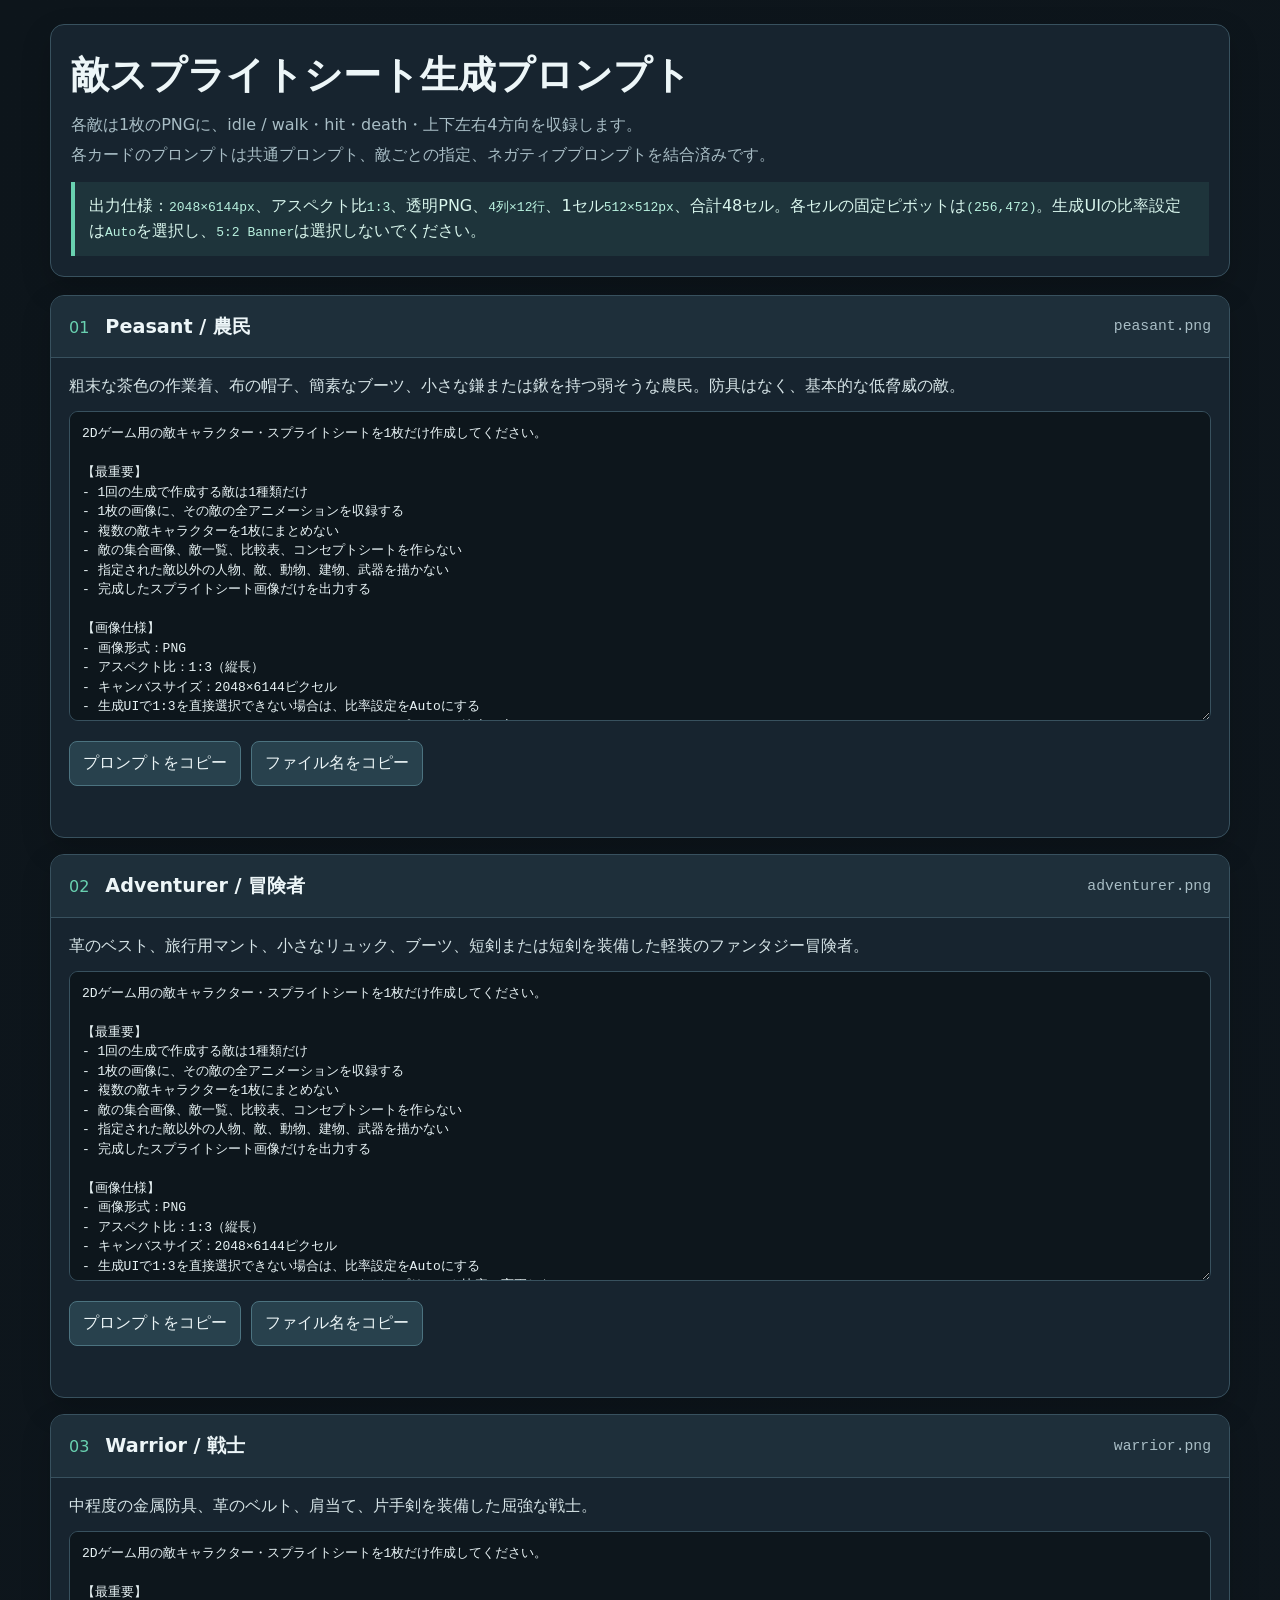
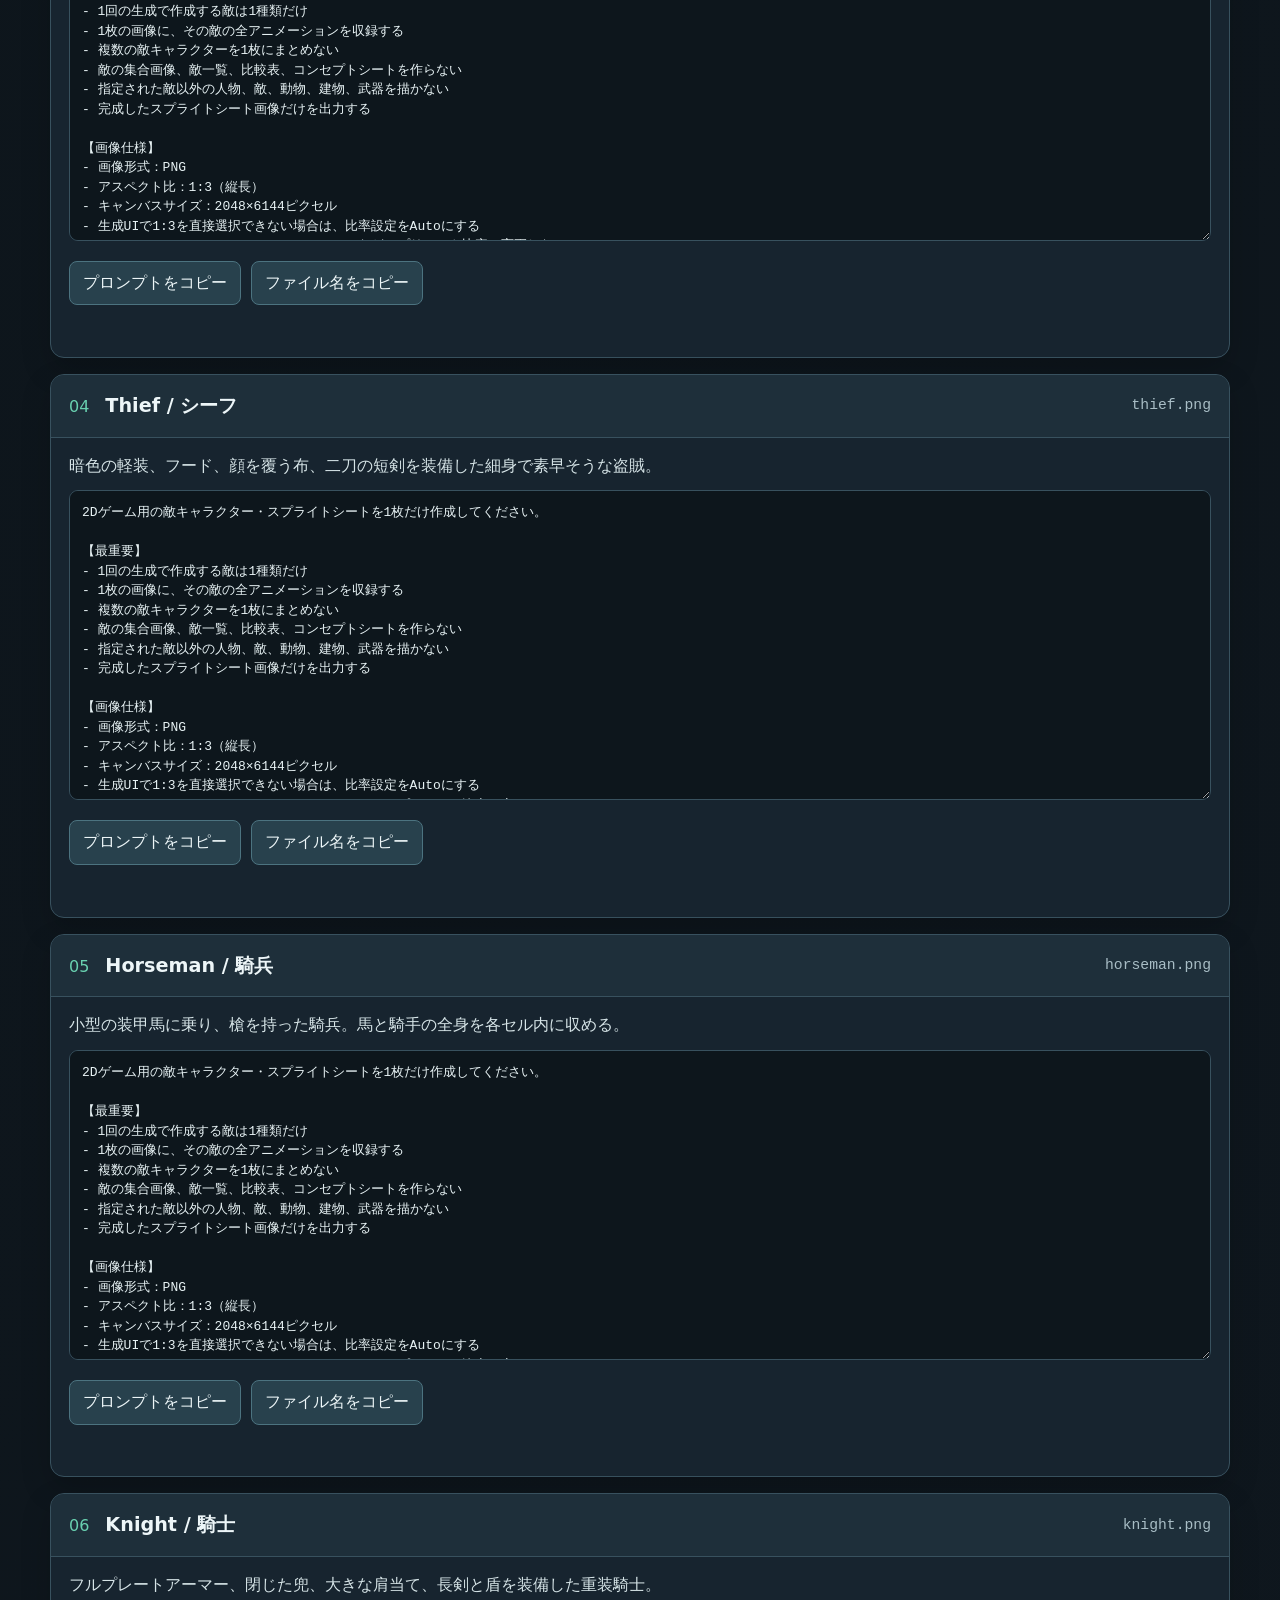
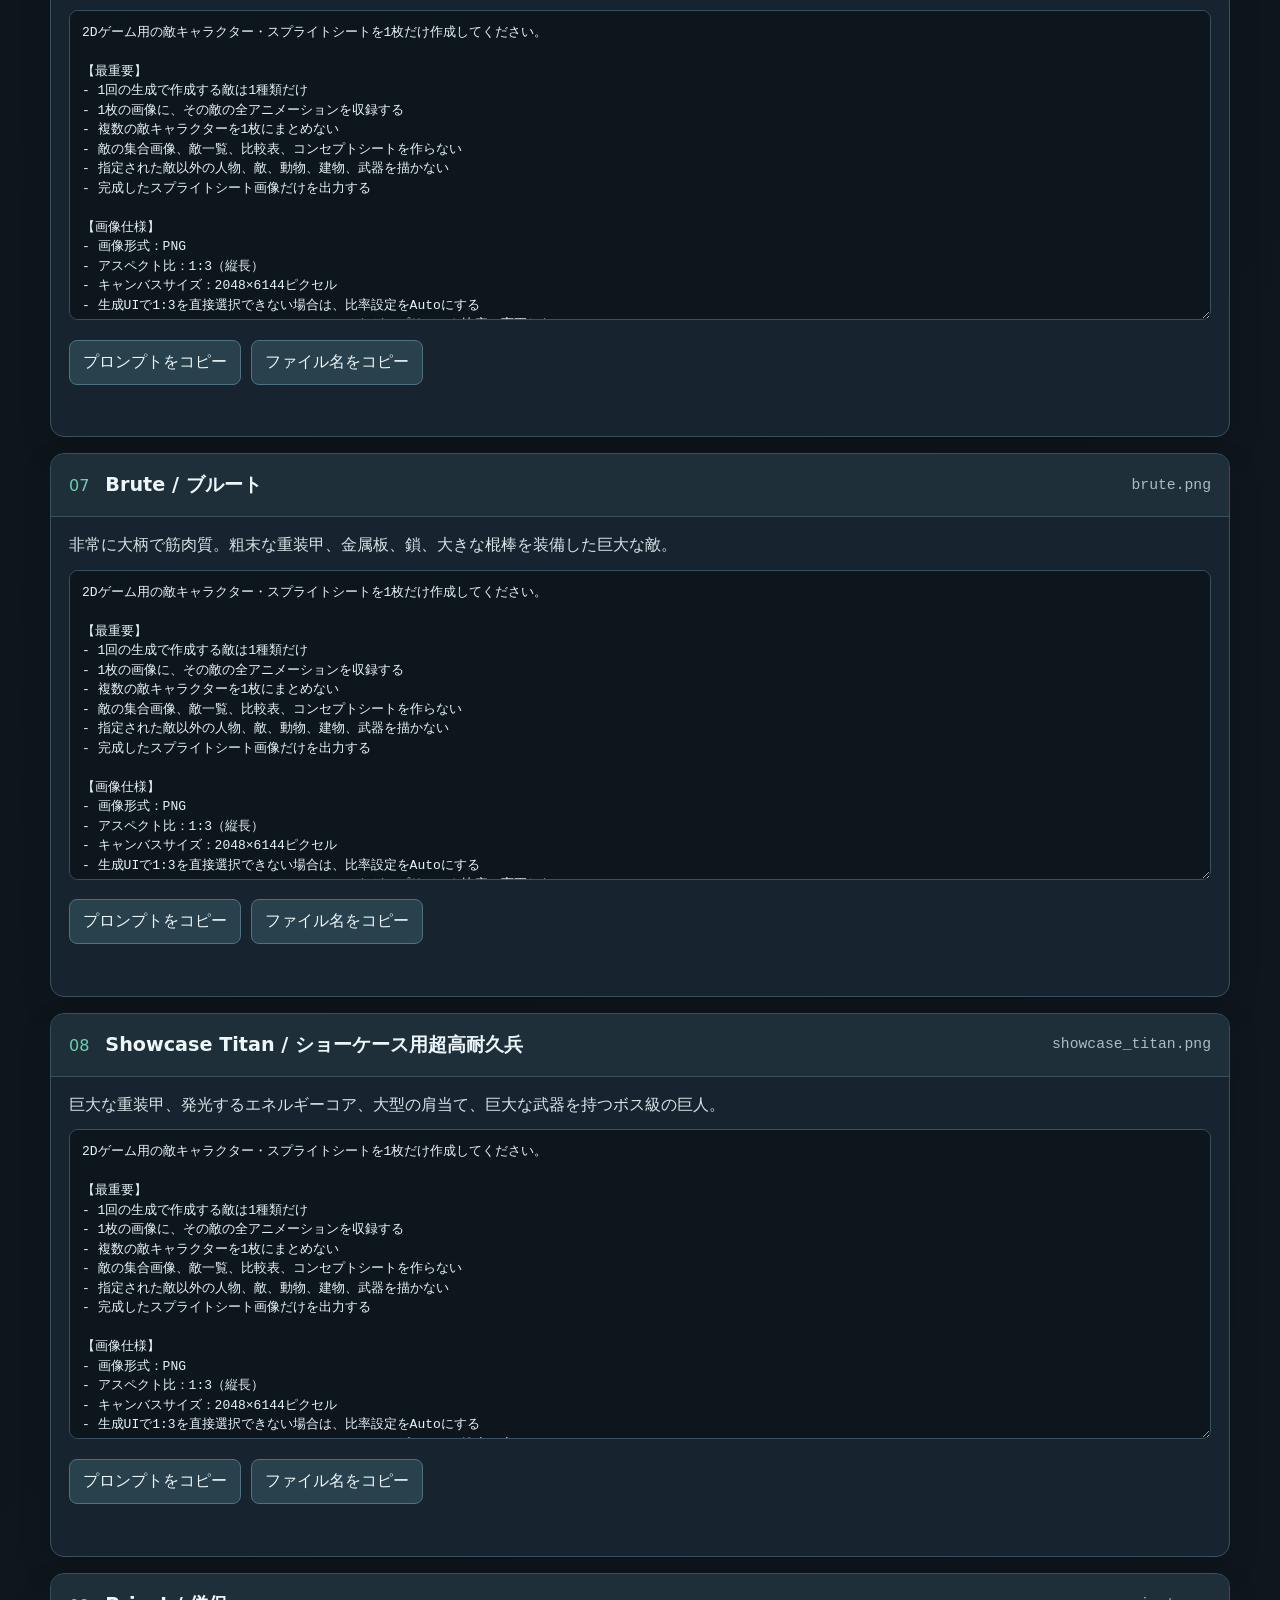
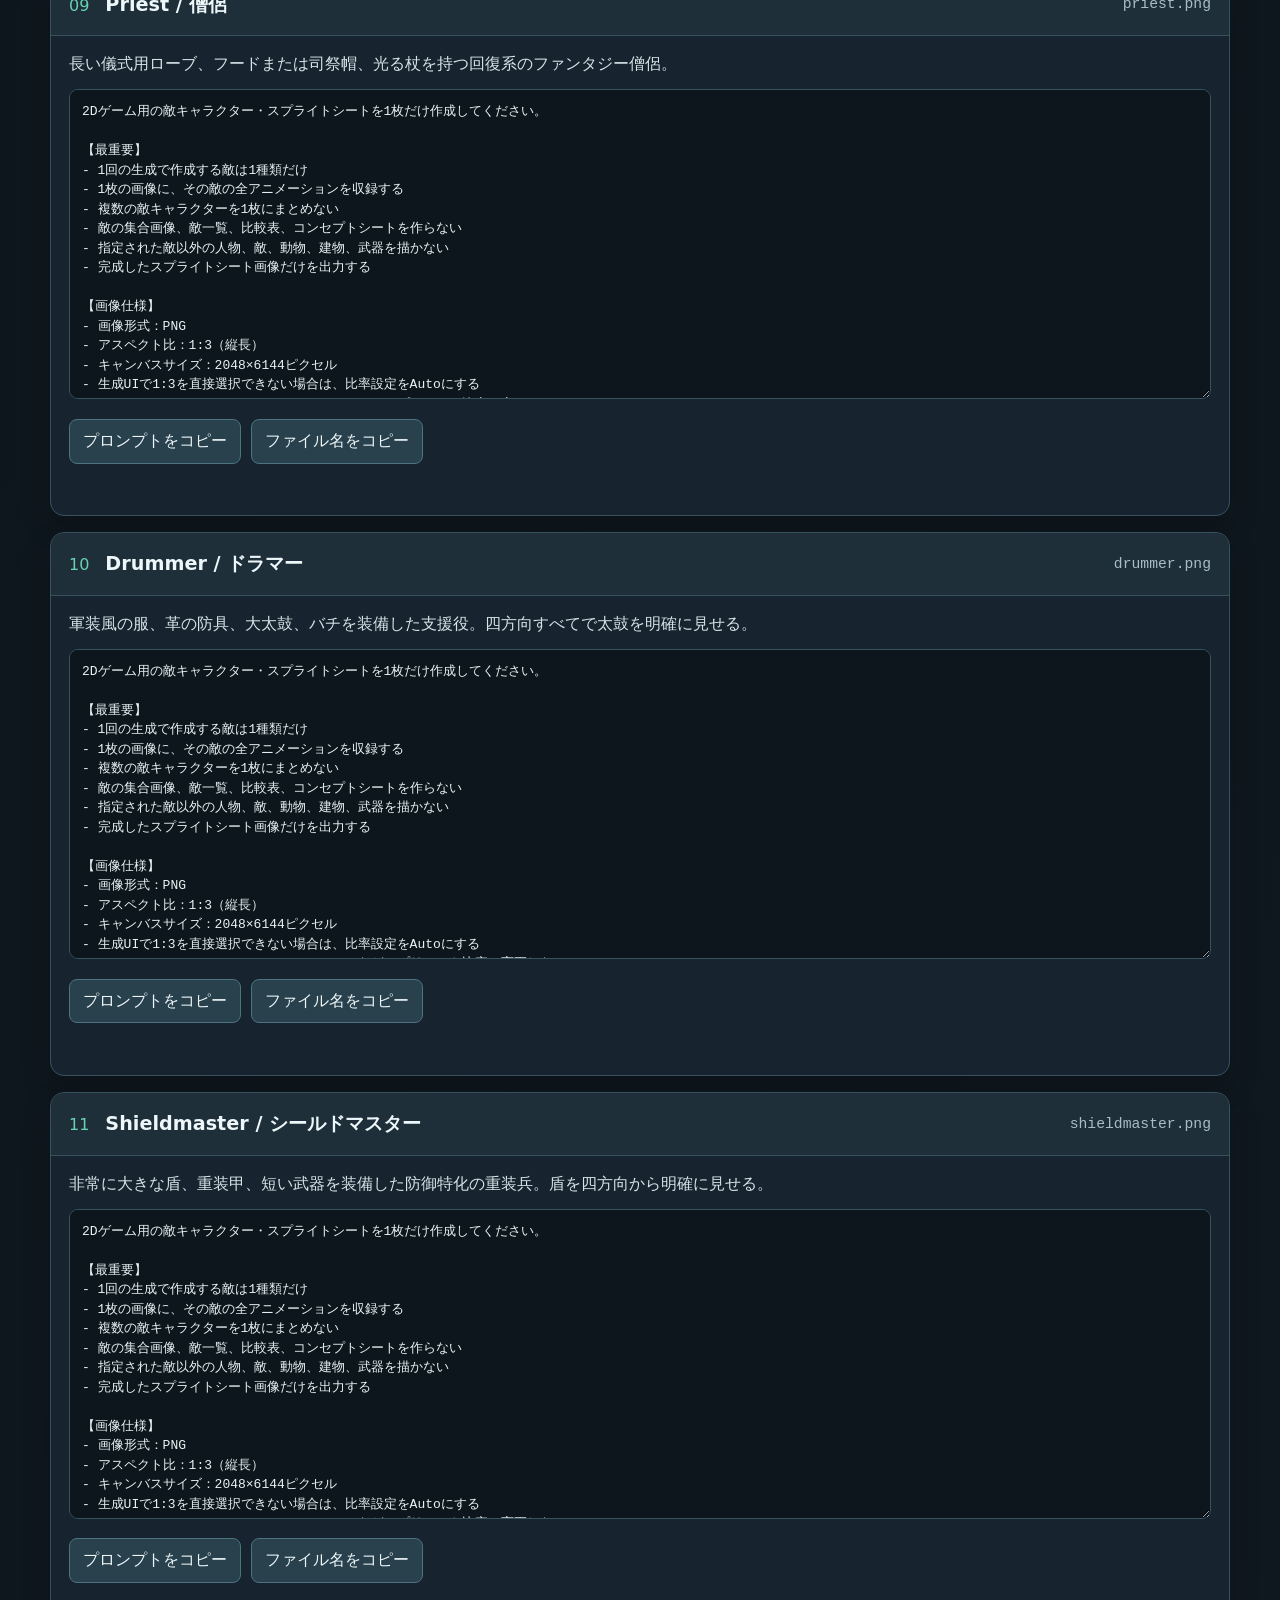
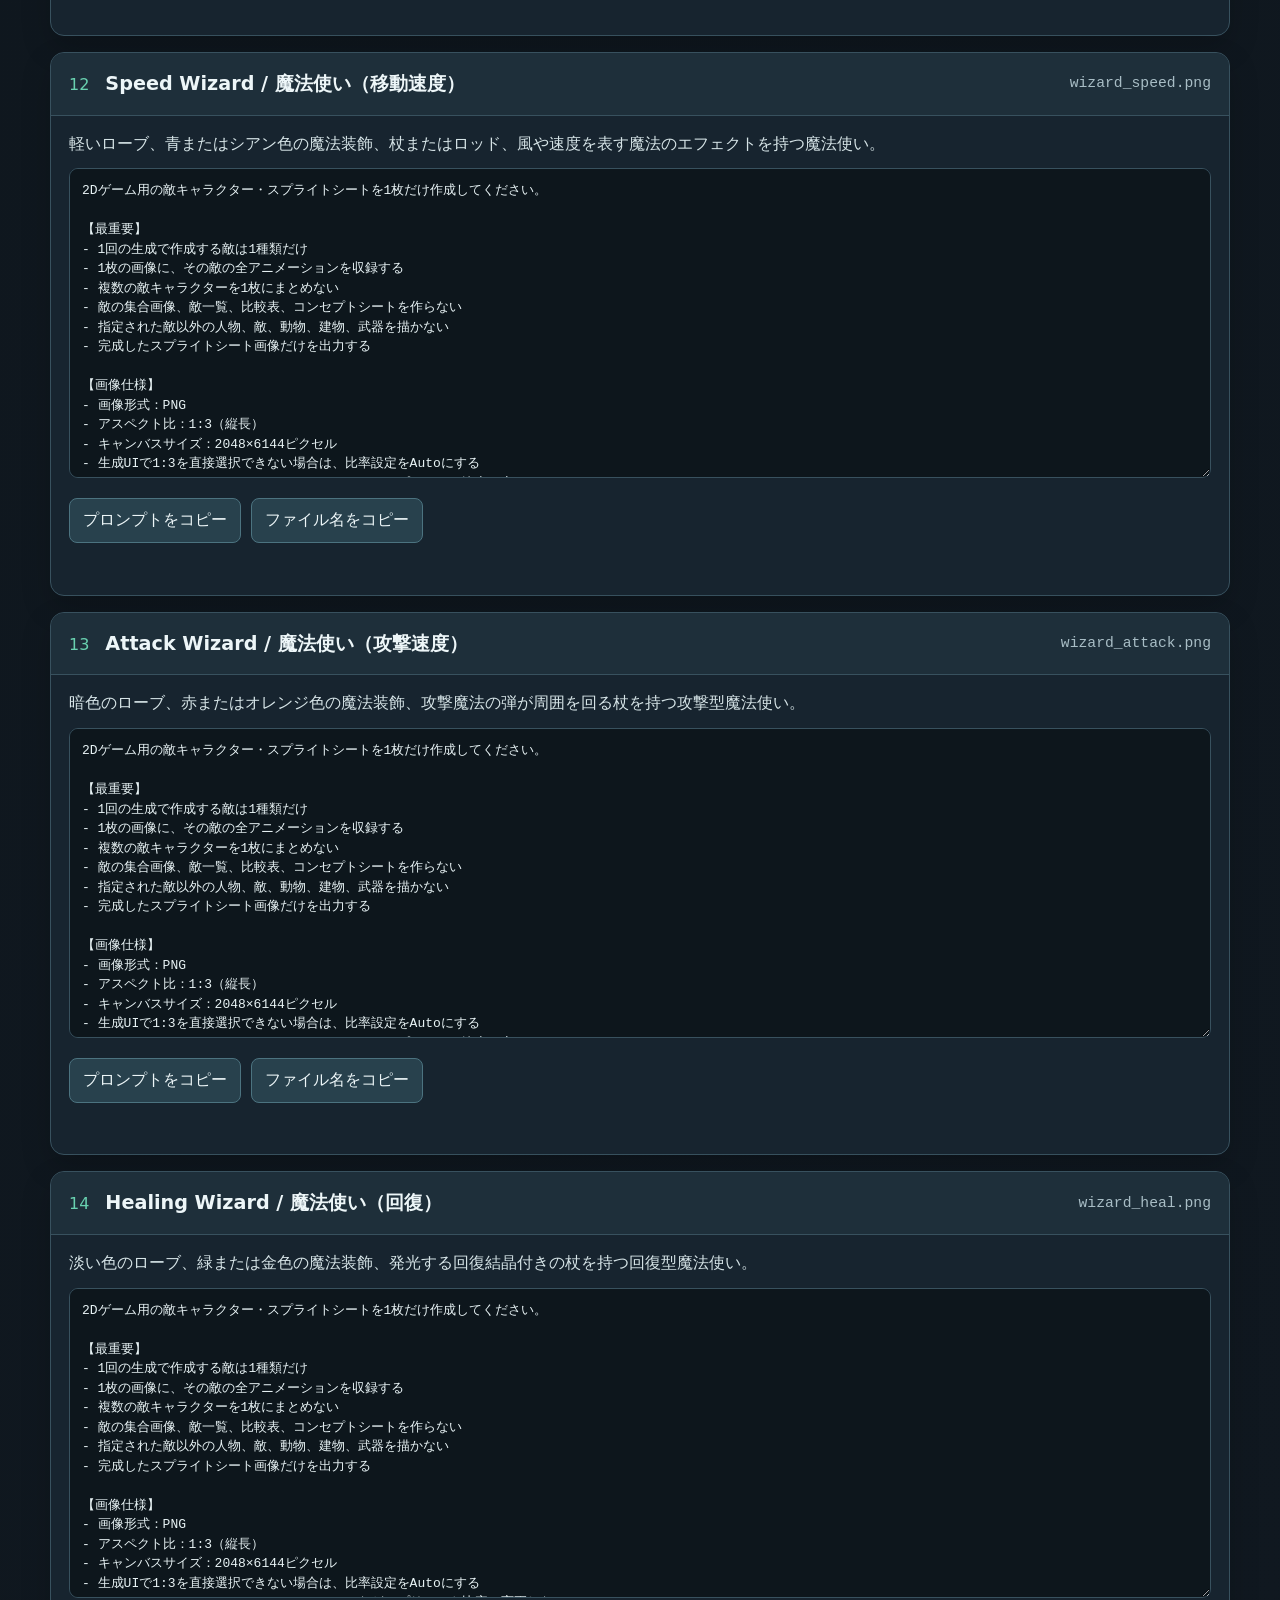
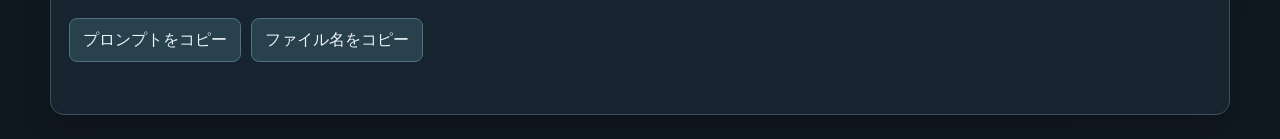
==== enemy-sprite-prompts.html @ 054115db "Quick commit" ====
<!doctype html>
<html lang="ja">
<head>
  <meta charset="utf-8">
  <meta name="viewport" content="width=device-width, initial-scale=1">
  <title>敵スプライトシート生成プロンプト</title>
  <style>
    :root {
      color-scheme: dark;
      --bg: #101820;
      --panel: #182630;
      --panel-soft: #20323e;
      --border: #38515e;
      --text: #edf6f8;
      --muted: #a8bdc5;
      --accent: #69d1b0;
      --accent-strong: #2fa987;
      --copied: #f0c866;
    }

    * { box-sizing: border-box; }
    body {
      margin: 0;
      padding: 24px;
      background: linear-gradient(135deg, #0d151b, var(--bg));
      color: var(--text);
      font-family: system-ui, -apple-system, "Segoe UI", sans-serif;
      line-height: 1.55;
    }

    main { max-width: 1180px; margin: 0 auto; }
    h1 { margin: 0 0 8px; font-size: clamp(1.6rem, 3vw, 2.4rem); }
    h2 { margin: 0; font-size: 1.2rem; }
    p { margin: 6px 0; }
    .intro, .enemy-card {
      border: 1px solid var(--border);
      border-radius: 14px;
      background: rgba(24, 38, 48, .94);
      box-shadow: 0 12px 30px rgba(0, 0, 0, .18);
    }
    .intro { padding: 20px; margin-bottom: 18px; }
    .muted { color: var(--muted); }
    .notice {
      margin-top: 14px;
      padding: 12px 14px;
      border-left: 4px solid var(--accent);
      background: rgba(105, 209, 176, .09);
      color: #d9f6ed;
    }
    .enemy-list { display: grid; gap: 16px; }
    .enemy-card { overflow: hidden; }
    .enemy-header {
      display: flex;
      align-items: center;
      justify-content: space-between;
      gap: 16px;
      padding: 16px 18px;
      background: rgba(32, 50, 62, .78);
      border-bottom: 1px solid var(--border);
    }
    .enemy-index { color: var(--accent); font-variant-numeric: tabular-nums; }
    .file-label {
      color: var(--muted);
      font-family: ui-monospace, SFMono-Regular, Consolas, monospace;
      font-size: .92rem;
      overflow-wrap: anywhere;
    }
    .enemy-body { padding: 16px 18px 18px; }
    .description { margin: 0 0 12px; color: #d6e4e7; }
    .prompt-box {
      width: 100%;
      min-height: 310px;
      resize: vertical;
      padding: 12px;
      border: 1px solid var(--border);
      border-radius: 9px;
      background: #0d161c;
      color: #e8f3f5;
      font: 13px/1.5 ui-monospace, SFMono-Regular, Consolas, monospace;
    }
    .actions { display: flex; flex-wrap: wrap; gap: 10px; margin-top: 12px; }
    button {
      border: 1px solid #4c7380;
      border-radius: 8px;
      padding: 9px 13px;
      background: #28414d;
      color: var(--text);
      cursor: pointer;
      font: inherit;
      transition: .16s ease;
    }
    button:hover { border-color: var(--accent); background: #315361; }
    button:focus-visible { outline: 3px solid rgba(105, 209, 176, .4); outline-offset: 2px; }
    button.copied {
      border-color: var(--copied);
      background: rgba(240, 200, 102, .18);
      color: #ffe8a7;
    }
    .copy-status { min-height: 1.5em; color: var(--muted); font-size: .9rem; }
    code { color: #b9f1df; }
    @media (max-width: 620px) {
      body { padding: 12px; }
      .enemy-header { align-items: flex-start; flex-direction: column; gap: 4px; }
      .prompt-box { min-height: 380px; }
      button { width: 100%; }
    }
  </style>
</head>
<body>
  <main>
    <section class="intro">
      <h1>敵スプライトシート生成プロンプト</h1>
      <p class="muted">各敵は1枚のPNGに、idle / walk・hit・death・上下左右4方向を収録します。</p>
      <p class="muted">各カードのプロンプトは共通プロンプト、敵ごとの指定、ネガティブプロンプトを結合済みです。</p>
      <div class="notice">
        出力仕様：<code>2048×6144px</code>、アスペクト比<code>1:3</code>、透明PNG、<code>4列×12行</code>、1セル<code>512×512px</code>、合計48セル。各セルの固定ピボットは<code>(256,472)</code>。生成UIの比率設定は<code>Auto</code>を選択し、<code>5:2 Banner</code>は選択しないでください。
      </div>
    </section>

    <section id="enemy-list" class="enemy-list" aria-label="敵ごとのプロンプト"></section>
  </main>

  <script>
    const commonPrompt = `2Dゲーム用の敵キャラクター・スプライトシートを1枚だけ作成してください。

【最重要】
- 1回の生成で作成する敵は1種類だけ
- 1枚の画像に、その敵の全アニメーションを収録する
- 複数の敵キャラクターを1枚にまとめない
- 敵の集合画像、敵一覧、比較表、コンセプトシートを作らない
- 指定された敵以外の人物、敵、動物、建物、武器を描かない
- 完成したスプライトシート画像だけを出力する

【画像仕様】
- 画像形式：PNG
- アスペクト比：1:3（縦長）
- キャンバスサイズ：2048×6144ピクセル
- 生成UIで1:3を直接選択できない場合は、比率設定をAutoにする
- 5:2 Banner、2:3 Poster、1:1 Squareなどのプリセット比率に変更しない
- 比率設定よりも、2048×6144ピクセルと4列×12行の指定を優先する
- 完全な透明背景
- 完全なアルファチャンネル
- 背景色なし
- 背景のチェック柄を描かない
- 4列×12行の正確なグリッド
- 全48セルを同じサイズにする
- 1セルのサイズは512×512ピクセル
- 各セルには対象の敵を1体だけ配置する
- グリッド線や区切り線は描かない
- 画像内に文字、数字、ラベル、説明文を入れない

【行の構成】
1行目：idle / walk、下向き、4フレーム
2行目：idle / walk、左向き、4フレーム
3行目：idle / walk、右向き、4フレーム
4行目：idle / walk、上向き、4フレーム
5行目：hit、下向き、4フレーム
6行目：hit、左向き、4フレーム
7行目：hit、右向き、4フレーム
8行目：hit、上向き、4フレーム
9行目：death、下向き、4フレーム
10行目：death、左向き、4フレーム
11行目：death、右向き、4フレーム
12行目：death、上向き、4フレーム

【idle / walk】
- 4方向それぞれ4フレーム
- 自然で滑らかな歩行アニメーション
- 足、腕、武器、衣服を少しずつ動かす
- 4フレームで自然につながる
- 待機ポーズを繰り返すだけにしない

【hit】
- 4方向それぞれ4フレーム
- 被弾前の姿勢、被弾直後ののけぞり、強いダメージ反応、元の姿勢へ戻る流れ
- 攻撃モーションや死亡ポーズを混ぜない

【death】
- 4方向それぞれ4フレーム
- 立っている状態、崩れ始める状態、倒れる状態、完全に倒れた状態または消滅直前の状態
- 立ち姿だけを繰り返さない

【キャラクターの統一】
全48フレームで、同じ敵キャラクター、顔、体格、衣装、武器、防具、配色、シルエット、視点、画角、縮尺、中心位置、足元の位置、セル内の余白を完全に維持する。
敵の全身を各セル内に収め、頭、腕、足、武器、盾、帽子、マント、馬などをセルの外へはみ出させない。

【フレーム間の位置固定・最重要】
- これはゲームでそのまま4列アニメーション再生する画像なので、フレームごとにキャラクター全体を再配置しない
- 各512×512セルのゲーム内固定ピボットを、セル座標の x=256、y=472 に置く
- 人型の敵は、両足の接地点または足元の中心を固定ピボットに合わせる
- 馬や大型の敵は、胴体のルート位置と地面への接地点を固定ピボットに合わせる
- 48セルすべてで、固定ピボットのx座標と接地線のy座標を完全に同じにする
- idle / walkでは、足元の接地線と胴体のルート位置を動かさず、腕・脚・武器・衣服だけを動かす
- hitでは、固定ピボットを維持したまま上半身をのけぞらせる。敵全体を横や上下へ移動させない
- deathでは、固定ピボットと接地線を維持したまま、その場で崩れたり倒れたりする。倒れた後もセル中央へ再配置しない
- 見た目の外接矩形を各フレームで中央揃えしない。キャラクターの外接矩形が変化しても、固定ピボットを優先する
- 各セルに同じ下余白・左右余白を確保し、フレームごとの自動トリミングや自動リサイズを行わない
- 武器、盾、マント、エフェクトが左右へ伸びても、胴体と足元の固定位置を引っ張って移動させない

【方向】
- 1行につき1方向だけを描く
- 行の途中で向きを変えない
- 下向き、左向き、右向き、上向きを明確に描き分ける
- 左右の装備位置が異なる場合、単純な左右反転にしない
- 4方向すべてで同じキャラクターデザインを維持する

【見た目】
- 見やすい2Dゲーム用ピクセルアート
- 小さく表示しても敵の種類が判別できる明確なシルエット
- 輪郭をはっきりさせる
- フレーム間で形状を崩さない
- 透明背景との境界を明確にする
- 過剰なエフェクトを使用しない
- 敵本体を確認できる状態にする

【出力条件】
- 1枚のPNG画像だけを出力する
- 2048×6144ピクセル
- 4列×12行、合計48セル
- 1セル512×512ピクセル
- 完全な透明背景
- チェック柄を背景として描かない`;

    const negativePrompt = `【Negative prompt】
フレームごとの自動トリミング、フレームごとのバウンディングボックス中央寄せ、フレームごとの自動リサイズ、キャラクター全体の左右移動、キャラクター全体の上下移動、足元の基準線のずれ、接地点のずれ、固定ピボットのずれ、胴体のルート位置のずれ、セル内余白の変化、浮遊、沈み込み、歩行中の瞬間移動、武器や盾に引っ張られた全身移動、複数の敵、複数キャラクター、敵の集合画像、敵一覧、キャラクター比較表、コンセプトシート、ターンアラウンドシート、全種類の敵を1枚にまとめる、別種類の敵の混在、指定外の人物、指定外の敵、動物、建物、背景オブジェクト、背景、白背景、黒背景、色付き背景、透明風チェック柄、チェッカーボード模様、不透明背景、背景イラスト、風景、床、地面、グリッド線、区切り線、枠線、セル境界線、文字、数字、価格、ロゴ、透かし、説明文、ラベル、UI、ボタン、タイトル、ファイル名、低品質、ぼやけた画像、粗い輪郭、歪んだ形状、フレームごとのデザイン変更、顔の変化、体格の変化、装備の変化、色の変化、視点の変化、縮尺の変化、中心位置のずれ、セルからのはみ出し、対象の重なり、対象の切断、欠けた手足、欠けた武器、異なるセルサイズ、不均一な余白、4列×12行グリッドの崩れ、48セル未満、48セル超過、フレーム数不足、フレームの重複、行ごとの向きの混在、上下左右の向きの間違い、idleとhitの混在、hitとdeathの混在、立ち姿だけの繰り返し、死亡ポーズだけの繰り返し、過剰な煙、過剰な炎、過剰な爆発、アンチエイリアス、ぼやけたエッジ、アルファチャンネルの欠落、JPG、JPEG`;

    const enemies = [
      { name: 'Peasant / 農民', file: 'peasant.png', description: '粗末な茶色の作業着、布の帽子、簡素なブーツ、小さな鎌または鍬を持つ弱そうな農民。防具はなく、基本的な低脅威の敵。' },
      { name: 'Adventurer / 冒険者', file: 'adventurer.png', description: '革のベスト、旅行用マント、小さなリュック、ブーツ、短剣または短剣を装備した軽装のファンタジー冒険者。' },
      { name: 'Warrior / 戦士', file: 'warrior.png', description: '中程度の金属防具、革のベルト、肩当て、片手剣を装備した屈強な戦士。' },
      { name: 'Thief / シーフ', file: 'thief.png', description: '暗色の軽装、フード、顔を覆う布、二刀の短剣を装備した細身で素早そうな盗賊。' },
      { name: 'Horseman / 騎兵', file: 'horseman.png', description: '小型の装甲馬に乗り、槍を持った騎兵。馬と騎手の全身を各セル内に収める。' },
      { name: 'Knight / 騎士', file: 'knight.png', description: 'フルプレートアーマー、閉じた兜、大きな肩当て、長剣と盾を装備した重装騎士。' },
      { name: 'Brute / ブルート', file: 'brute.png', description: '非常に大柄で筋肉質。粗末な重装甲、金属板、鎖、大きな棍棒を装備した巨大な敵。' },
      { name: 'Showcase Titan / ショーケース用超高耐久兵', file: 'showcase_titan.png', description: '巨大な重装甲、発光するエネルギーコア、大型の肩当て、巨大な武器を持つボス級の巨人。' },
      { name: 'Priest / 僧侶', file: 'priest.png', description: '長い儀式用ローブ、フードまたは司祭帽、光る杖を持つ回復系のファンタジー僧侶。' },
      { name: 'Drummer / ドラマー', file: 'drummer.png', description: '軍装風の服、革の防具、大太鼓、バチを装備した支援役。四方向すべてで太鼓を明確に見せる。' },
      { name: 'Shieldmaster / シールドマスター', file: 'shieldmaster.png', description: '非常に大きな盾、重装甲、短い武器を装備した防御特化の重装兵。盾を四方向から明確に見せる。' },
      { name: 'Speed Wizard / 魔法使い（移動速度）', file: 'wizard_speed.png', description: '軽いローブ、青またはシアン色の魔法装飾、杖またはロッド、風や速度を表す魔法のエフェクトを持つ魔法使い。' },
      { name: 'Attack Wizard / 魔法使い（攻撃速度）', file: 'wizard_attack.png', description: '暗色のローブ、赤またはオレンジ色の魔法装飾、攻撃魔法の弾が周囲を回る杖を持つ攻撃型魔法使い。' },
      { name: 'Healing Wizard / 魔法使い（回復）', file: 'wizard_heal.png', description: '淡い色のローブ、緑または金色の魔法装飾、発光する回復結晶付きの杖を持つ回復型魔法使い。' }
    ];

    function buildPrompt(enemy) {
      return `${commonPrompt}\n\n【対象の敵】\n${enemy.name}\n\n【対象の外見】\n${enemy.description}\n\n【この生成で守る追加条件】\nこのスプライトシートには「${enemy.name}」だけを描いてください。\nこの1枚の画像に、idle / walk、hit、deathの全アニメーションを収録してください。\n他の敵キャラクターは絶対に描かないでください。\n出力ファイル名は「${enemy.file}」です。\n\n${negativePrompt}`;
    }

    function createCard(enemy, index) {
      const card = document.createElement('article');
      card.className = 'enemy-card';
      card.innerHTML = `
        <div class="enemy-header">
          <div><span class="enemy-index">${String(index + 1).padStart(2, '0')}</span>　<h2 style="display:inline">${enemy.name}</h2></div>
          <div class="file-label">${enemy.file}</div>
        </div>
        <div class="enemy-body">
          <p class="description">${enemy.description}</p>
          <textarea class="prompt-box" readonly aria-label="${enemy.name}の生成プロンプト"></textarea>
          <div class="actions">
            <button type="button" data-copy="prompt">プロンプトをコピー</button>
            <button type="button" data-copy="filename">ファイル名をコピー</button>
          </div>
          <p class="copy-status" aria-live="polite"></p>
        </div>`;

      const textarea = card.querySelector('.prompt-box');
      textarea.value = buildPrompt(enemy);
      const status = card.querySelector('.copy-status');
      card.querySelector('[data-copy="prompt"]').addEventListener('click', async (event) => {
        await copyText(textarea.value, event.currentTarget, status, 'プロンプト');
      });
      card.querySelector('[data-copy="filename"]').addEventListener('click', async (event) => {
        await copyText(enemy.file, event.currentTarget, status, 'ファイル名');
      });
      return card;
    }

    async function copyText(value, button, status, label) {
      try {
        await navigator.clipboard.writeText(value);
      } catch (error) {
        const fallback = document.createElement('textarea');
        fallback.value = value;
        fallback.style.position = 'fixed';
        fallback.style.opacity = '0';
        document.body.appendChild(fallback);
        fallback.select();
        document.execCommand('copy');
        fallback.remove();
      }
      button.classList.add('copied');
      const original = button.textContent;
      button.textContent = '✓ コピー済み';
      status.textContent = `${label}をコピーしました。`;
      window.setTimeout(() => {
        button.classList.remove('copied');
        button.textContent = original;
      }, 1800);
    }

    const list = document.querySelector('#enemy-list');
    enemies.forEach((enemy, index) => list.appendChild(createCard(enemy, index)));
  </script>
</body>
</html>
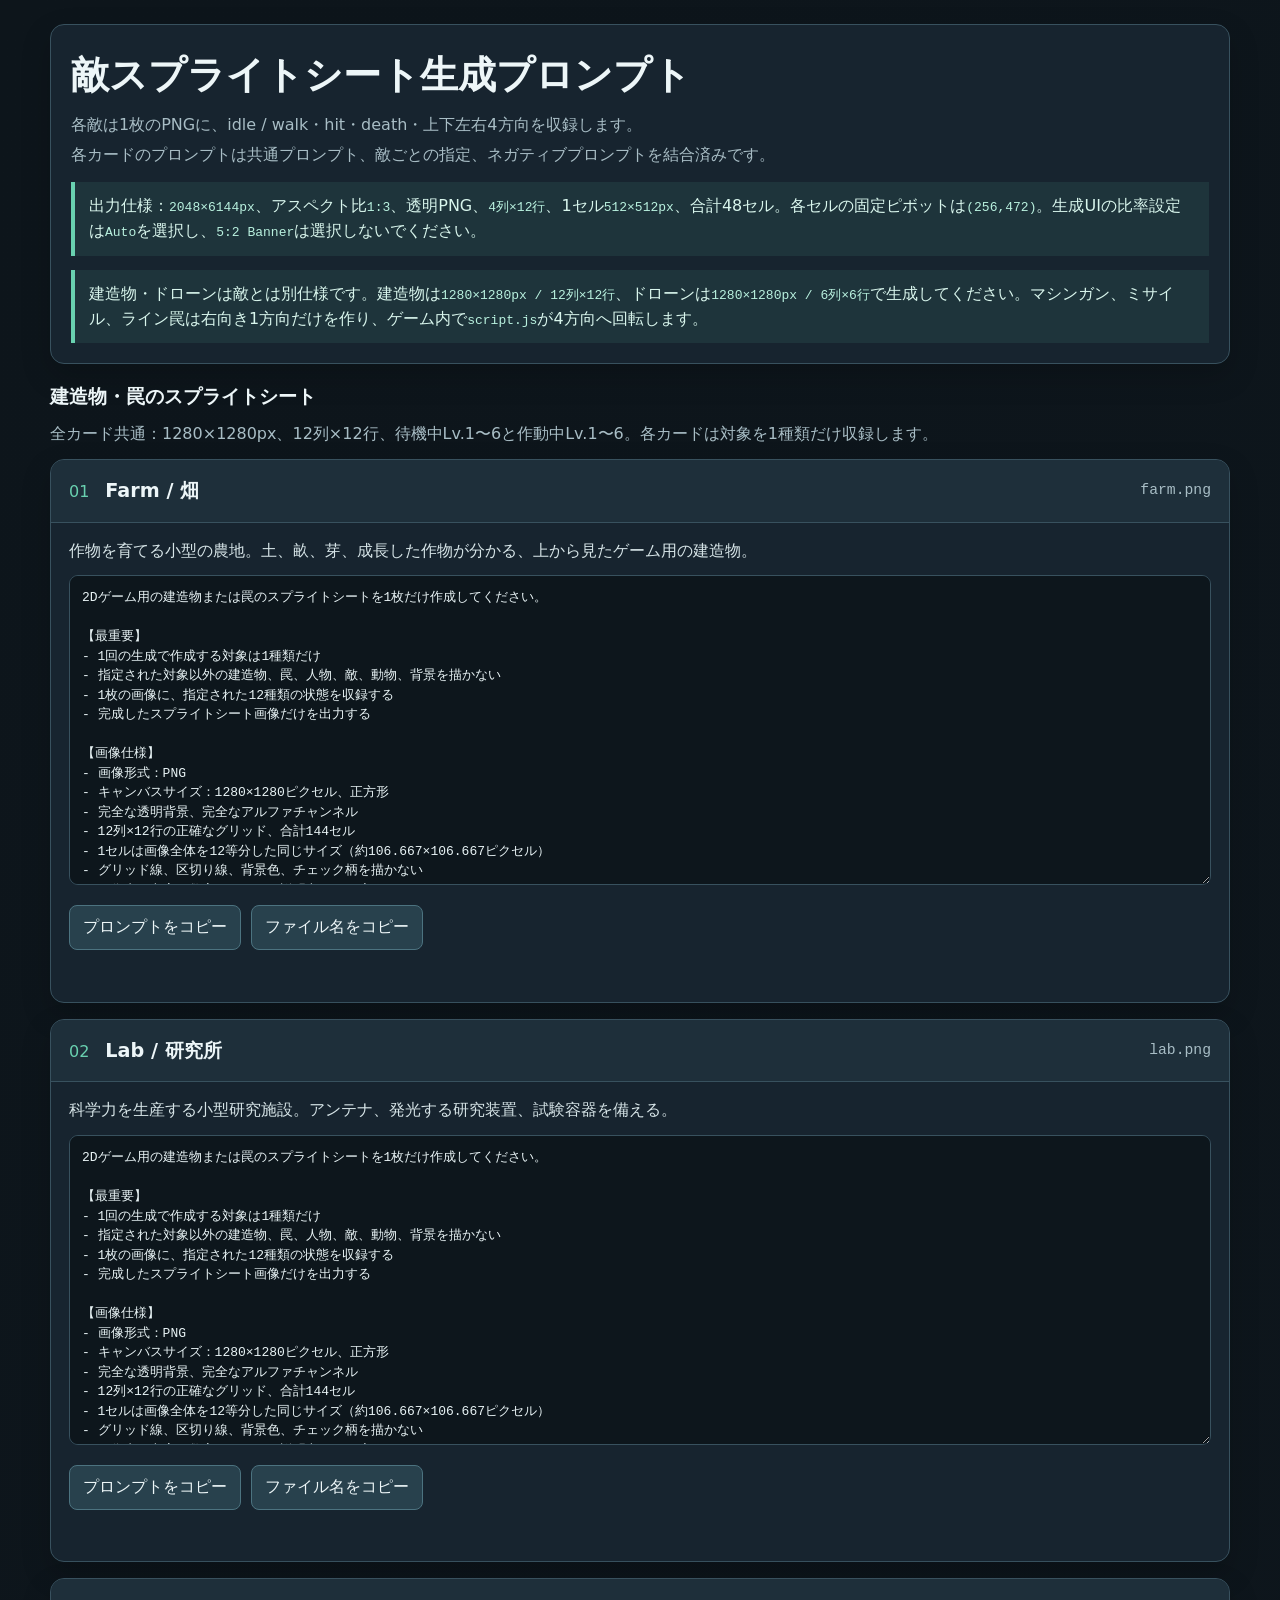
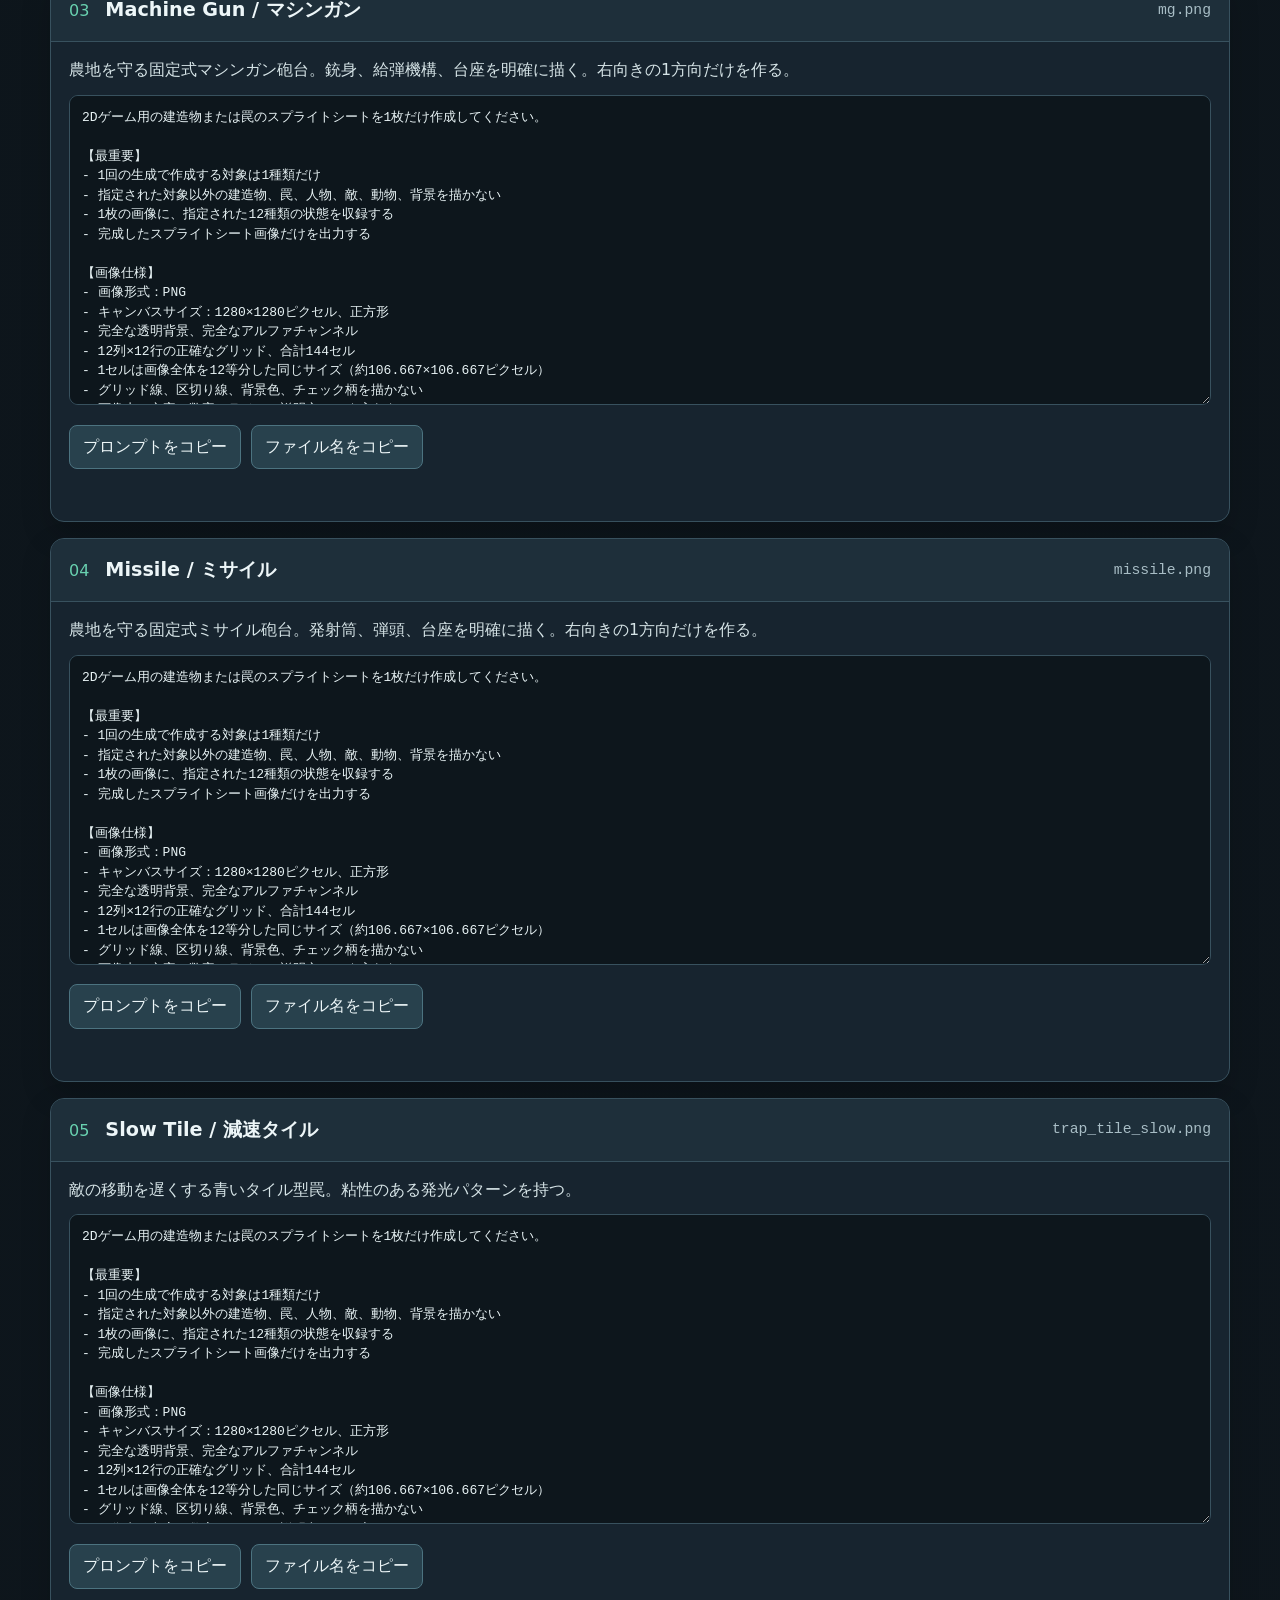
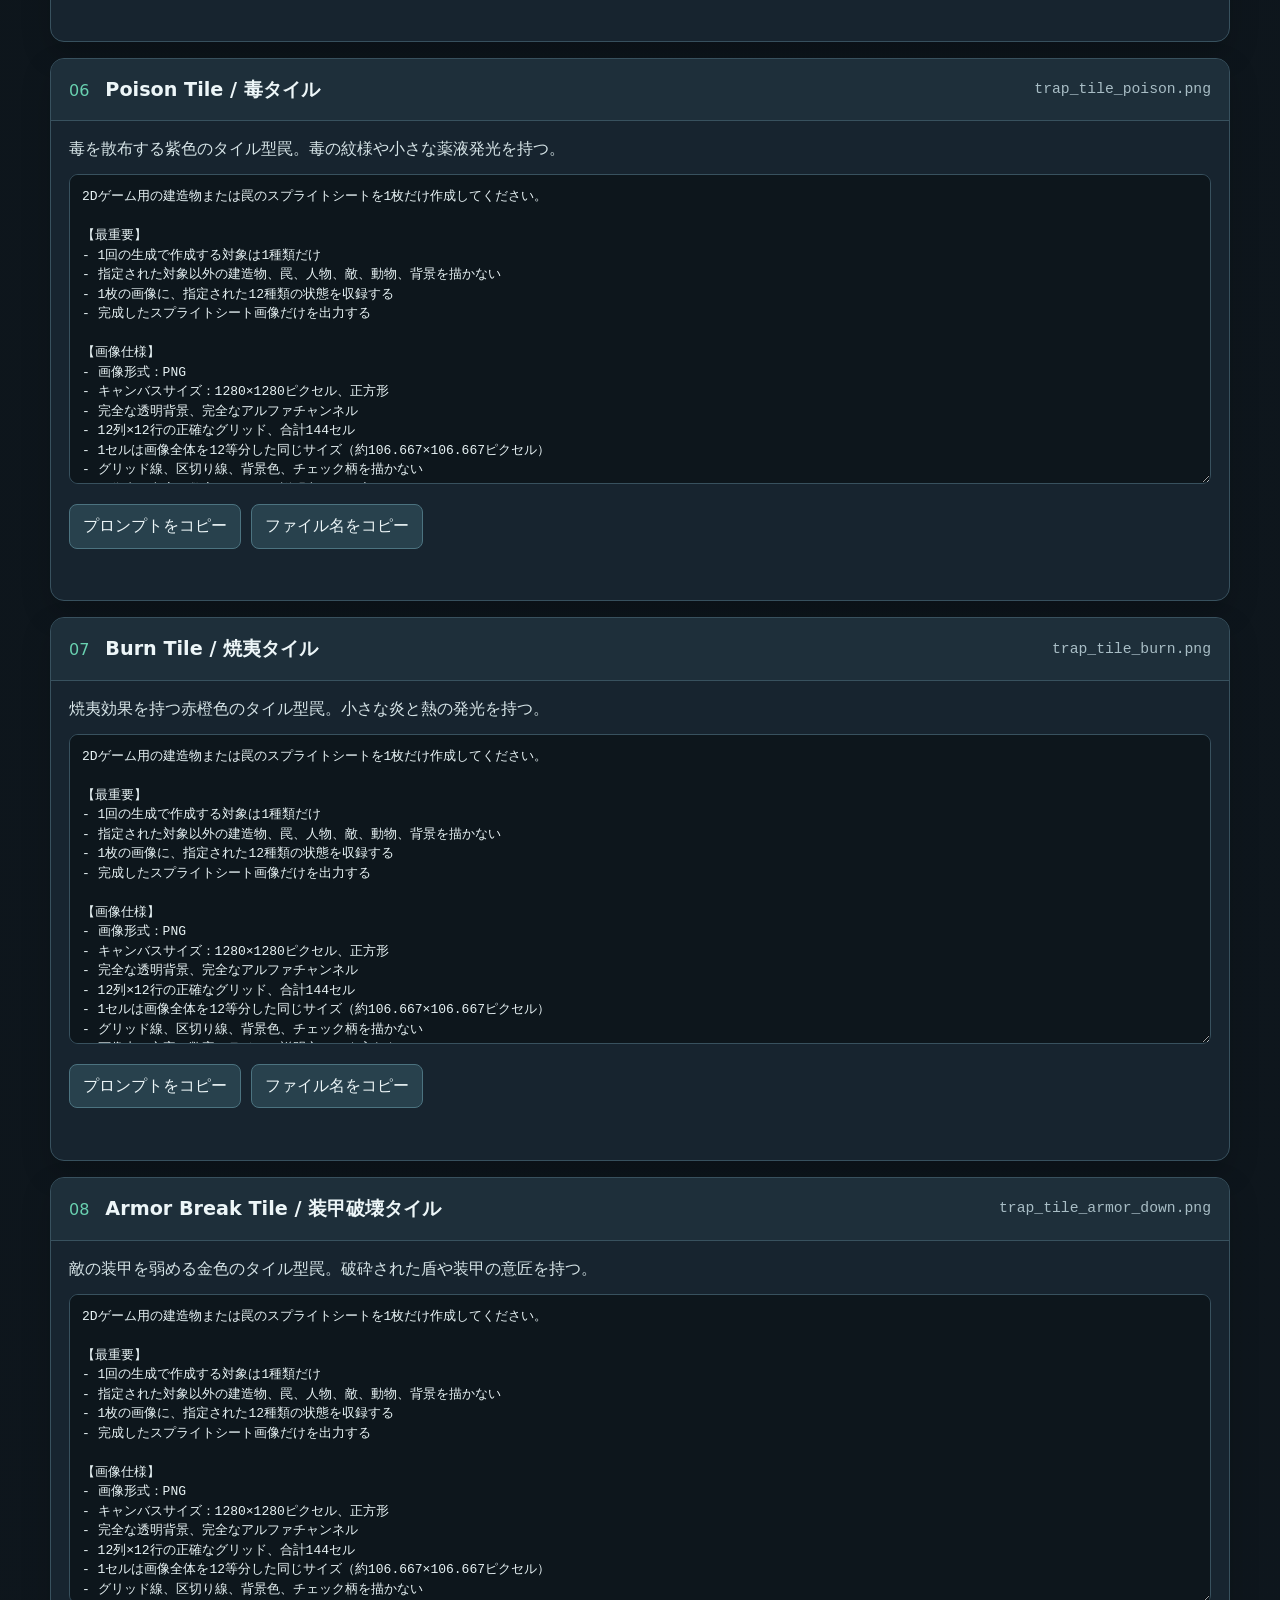
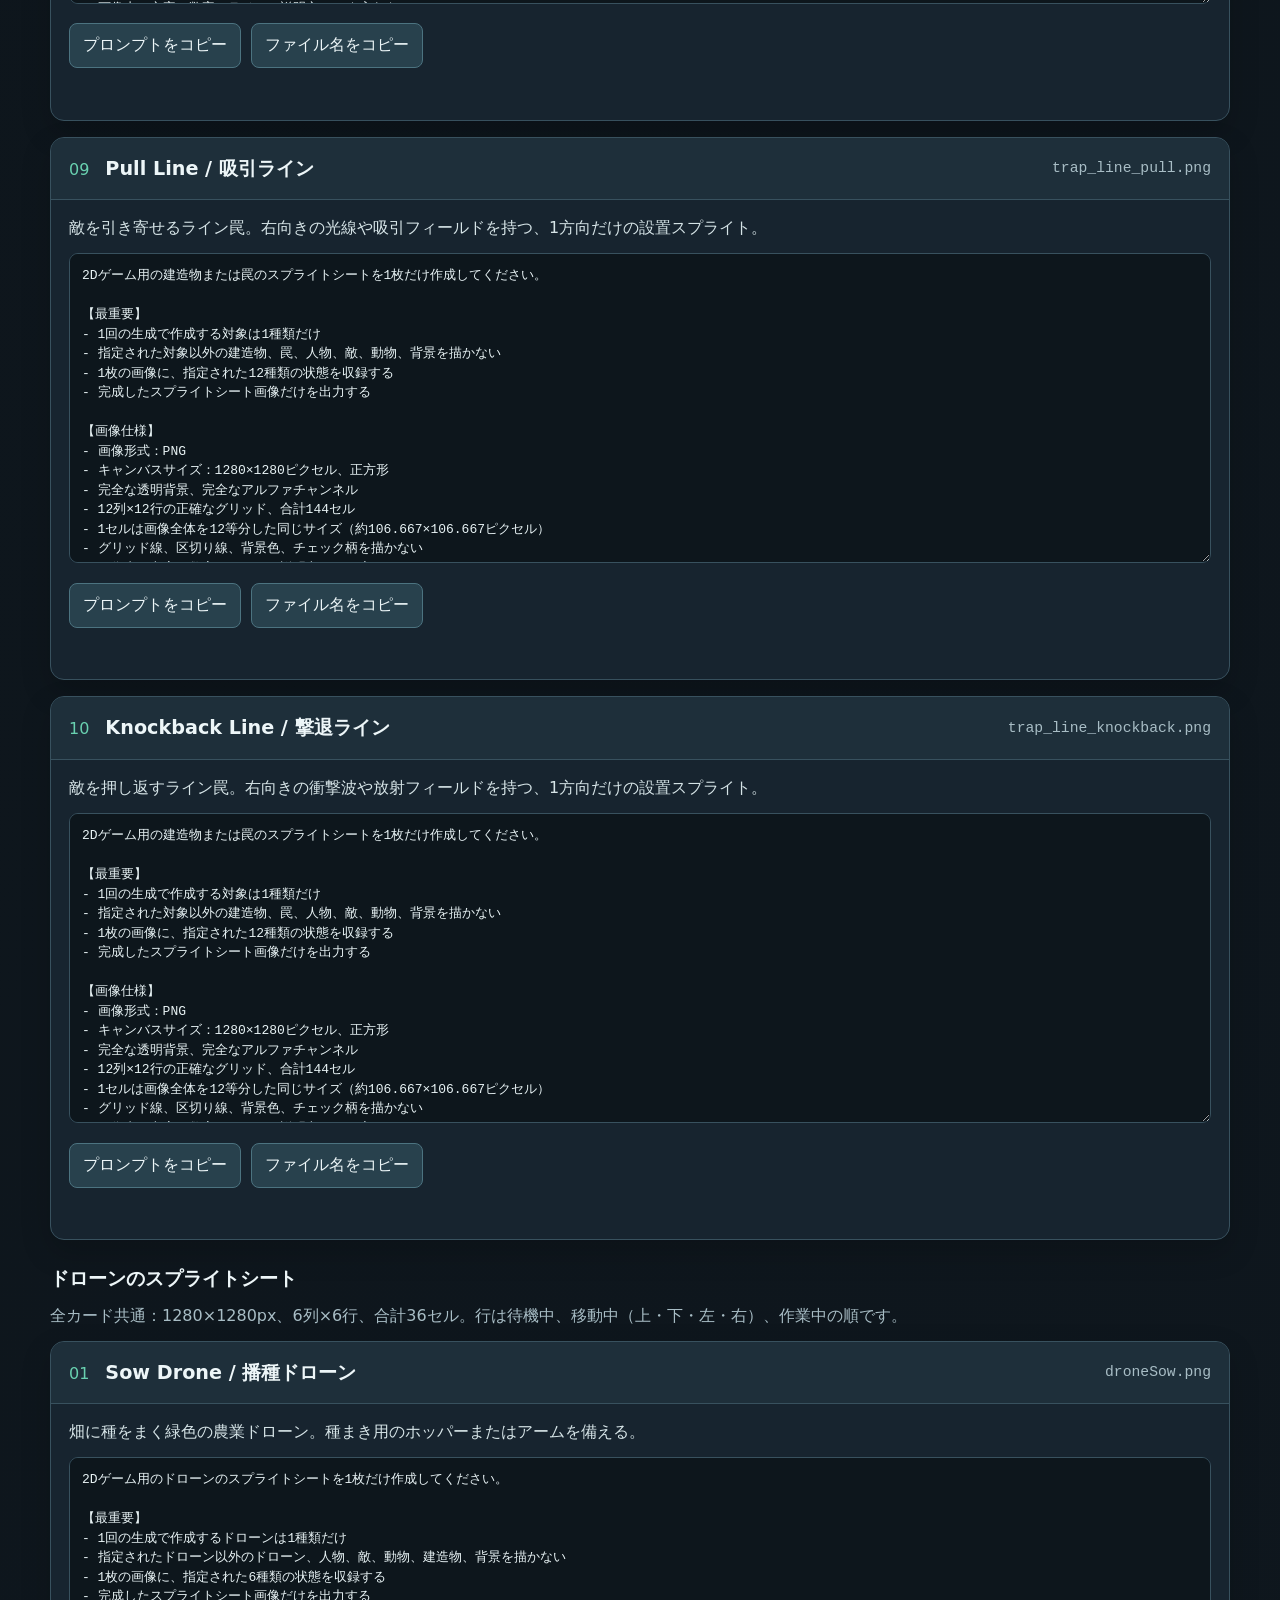
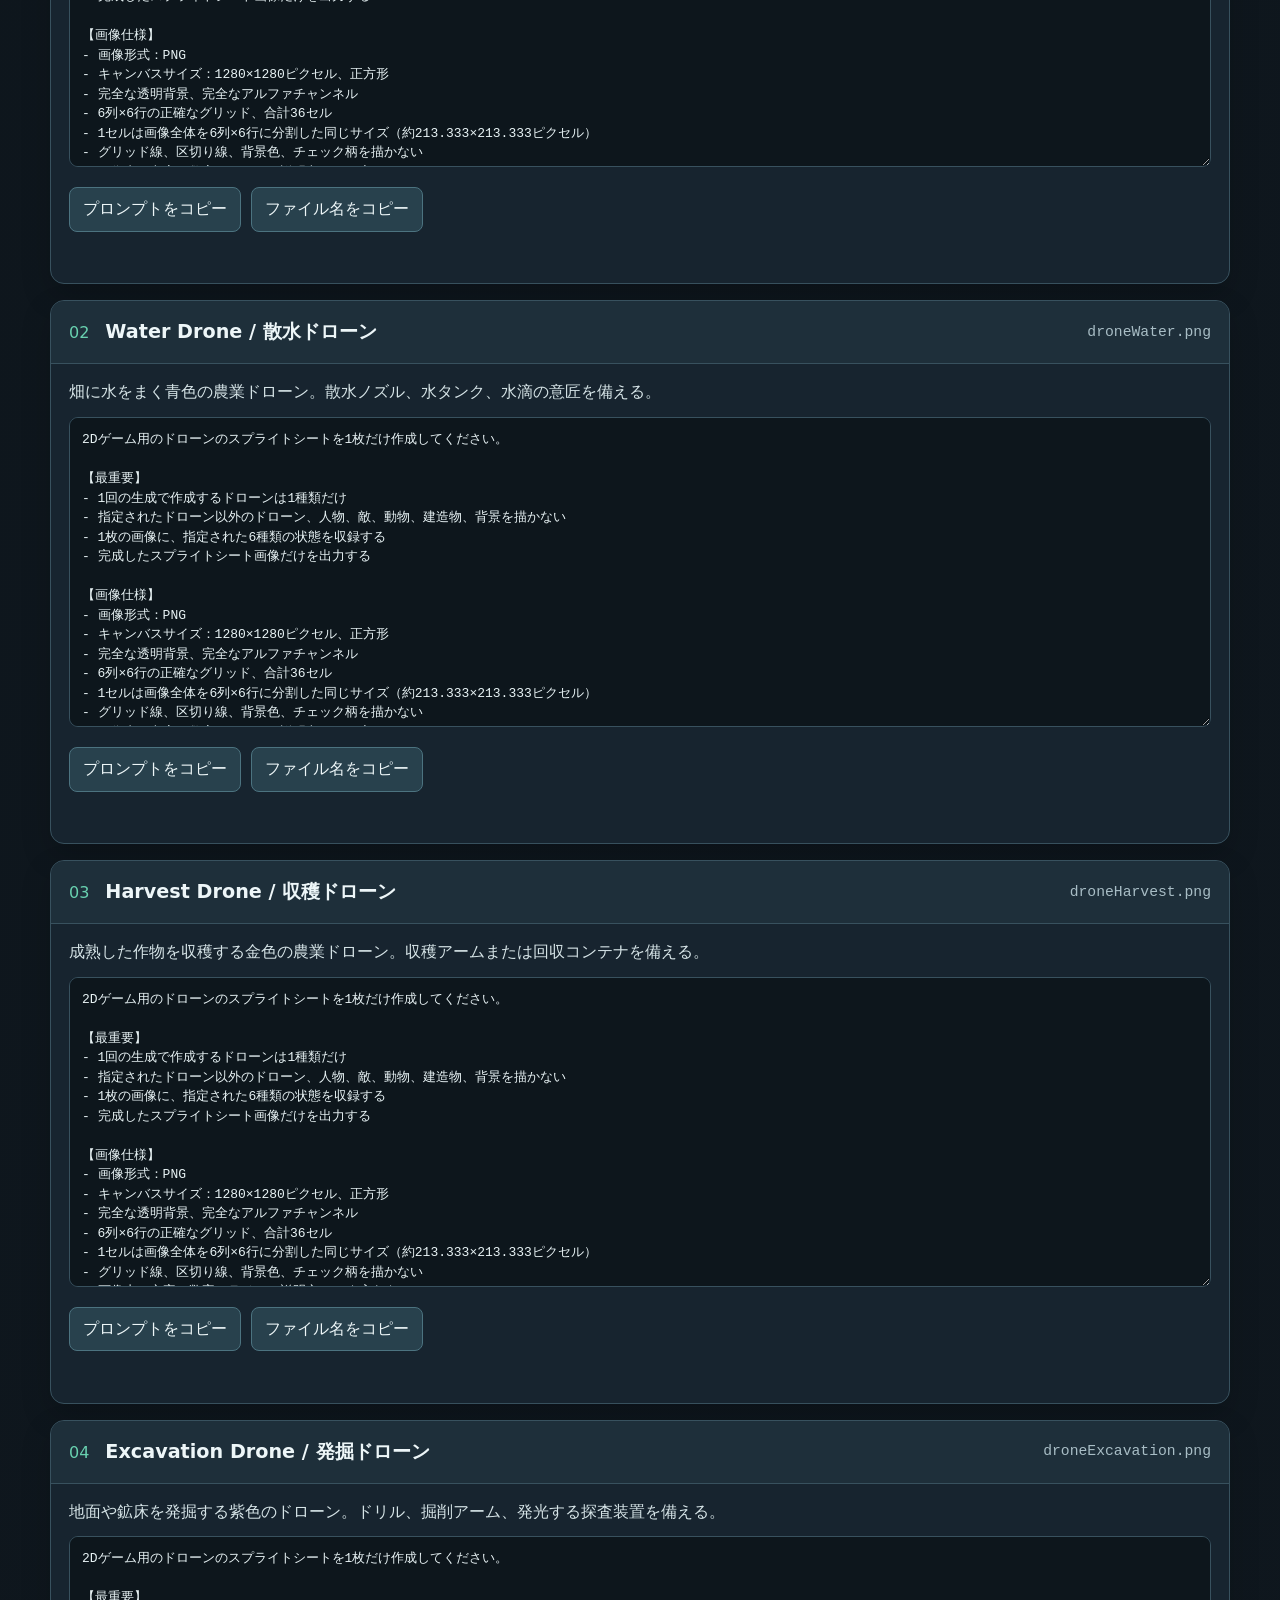
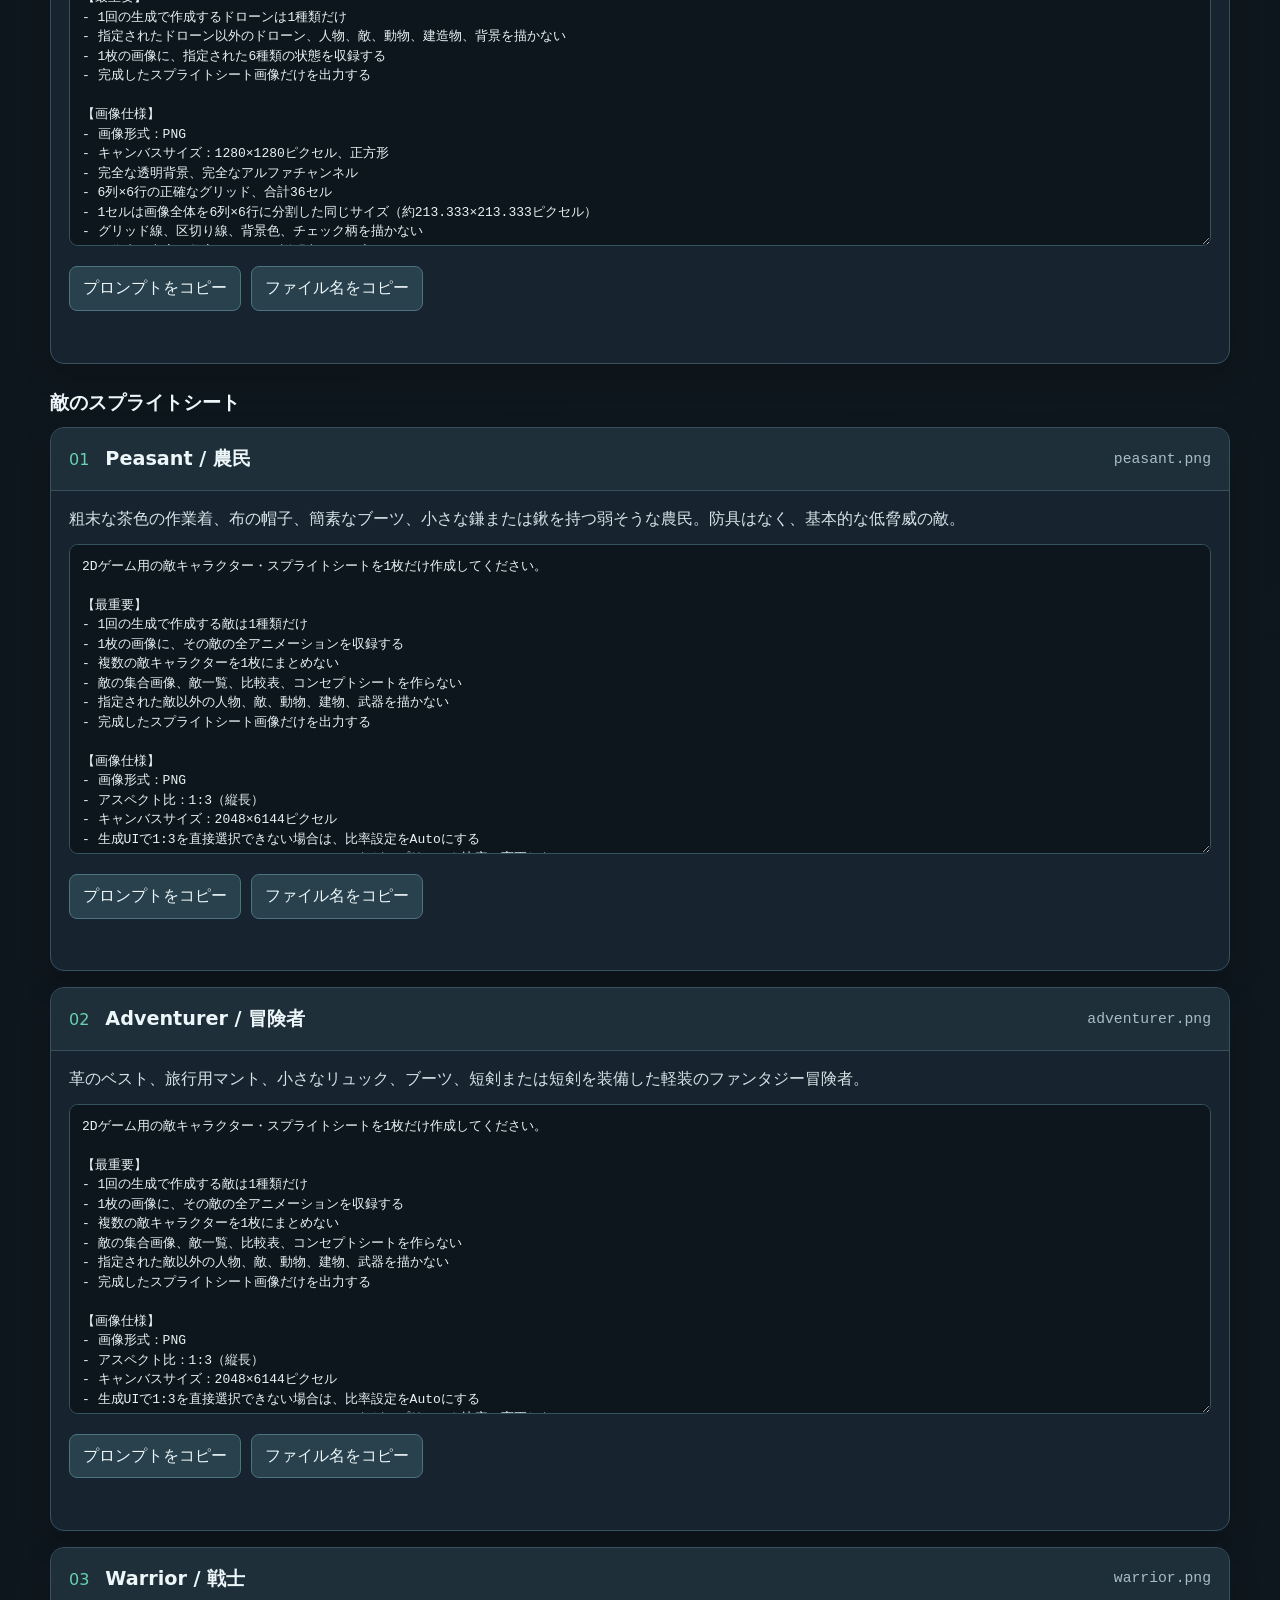
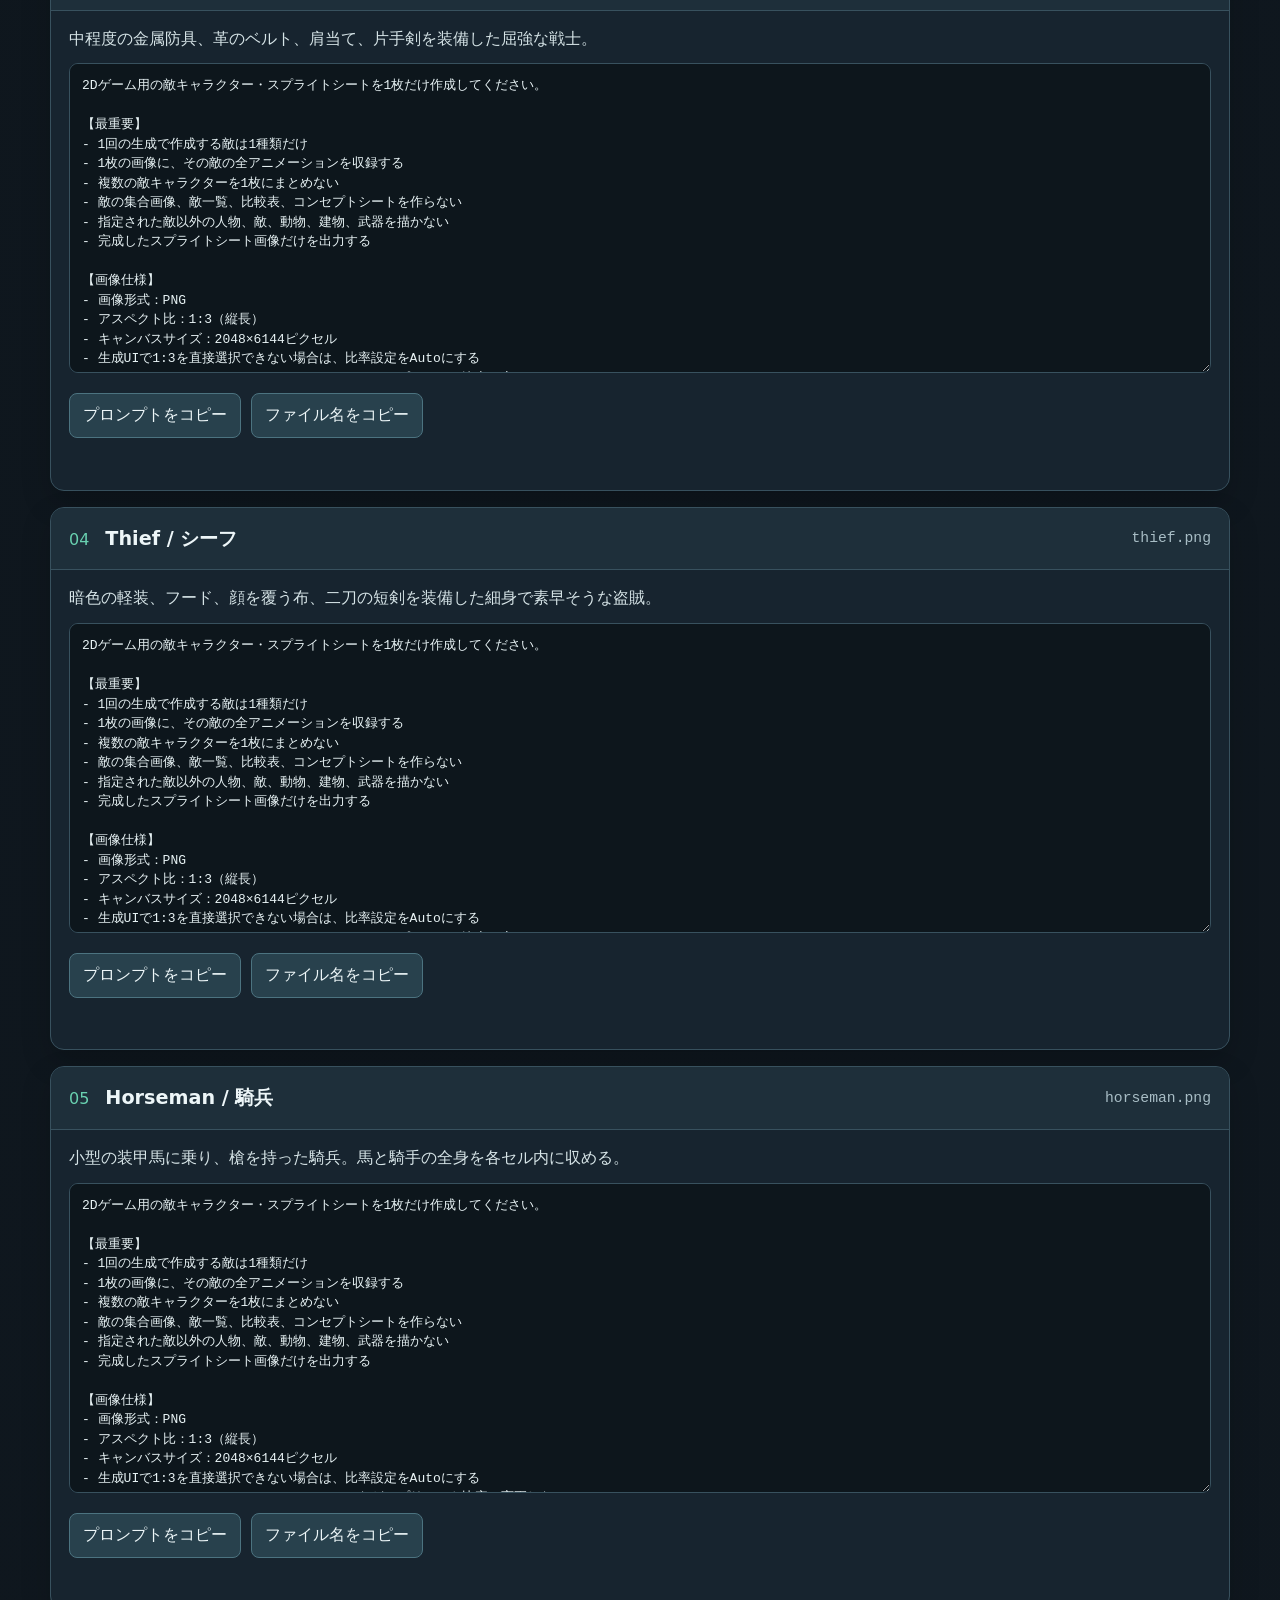
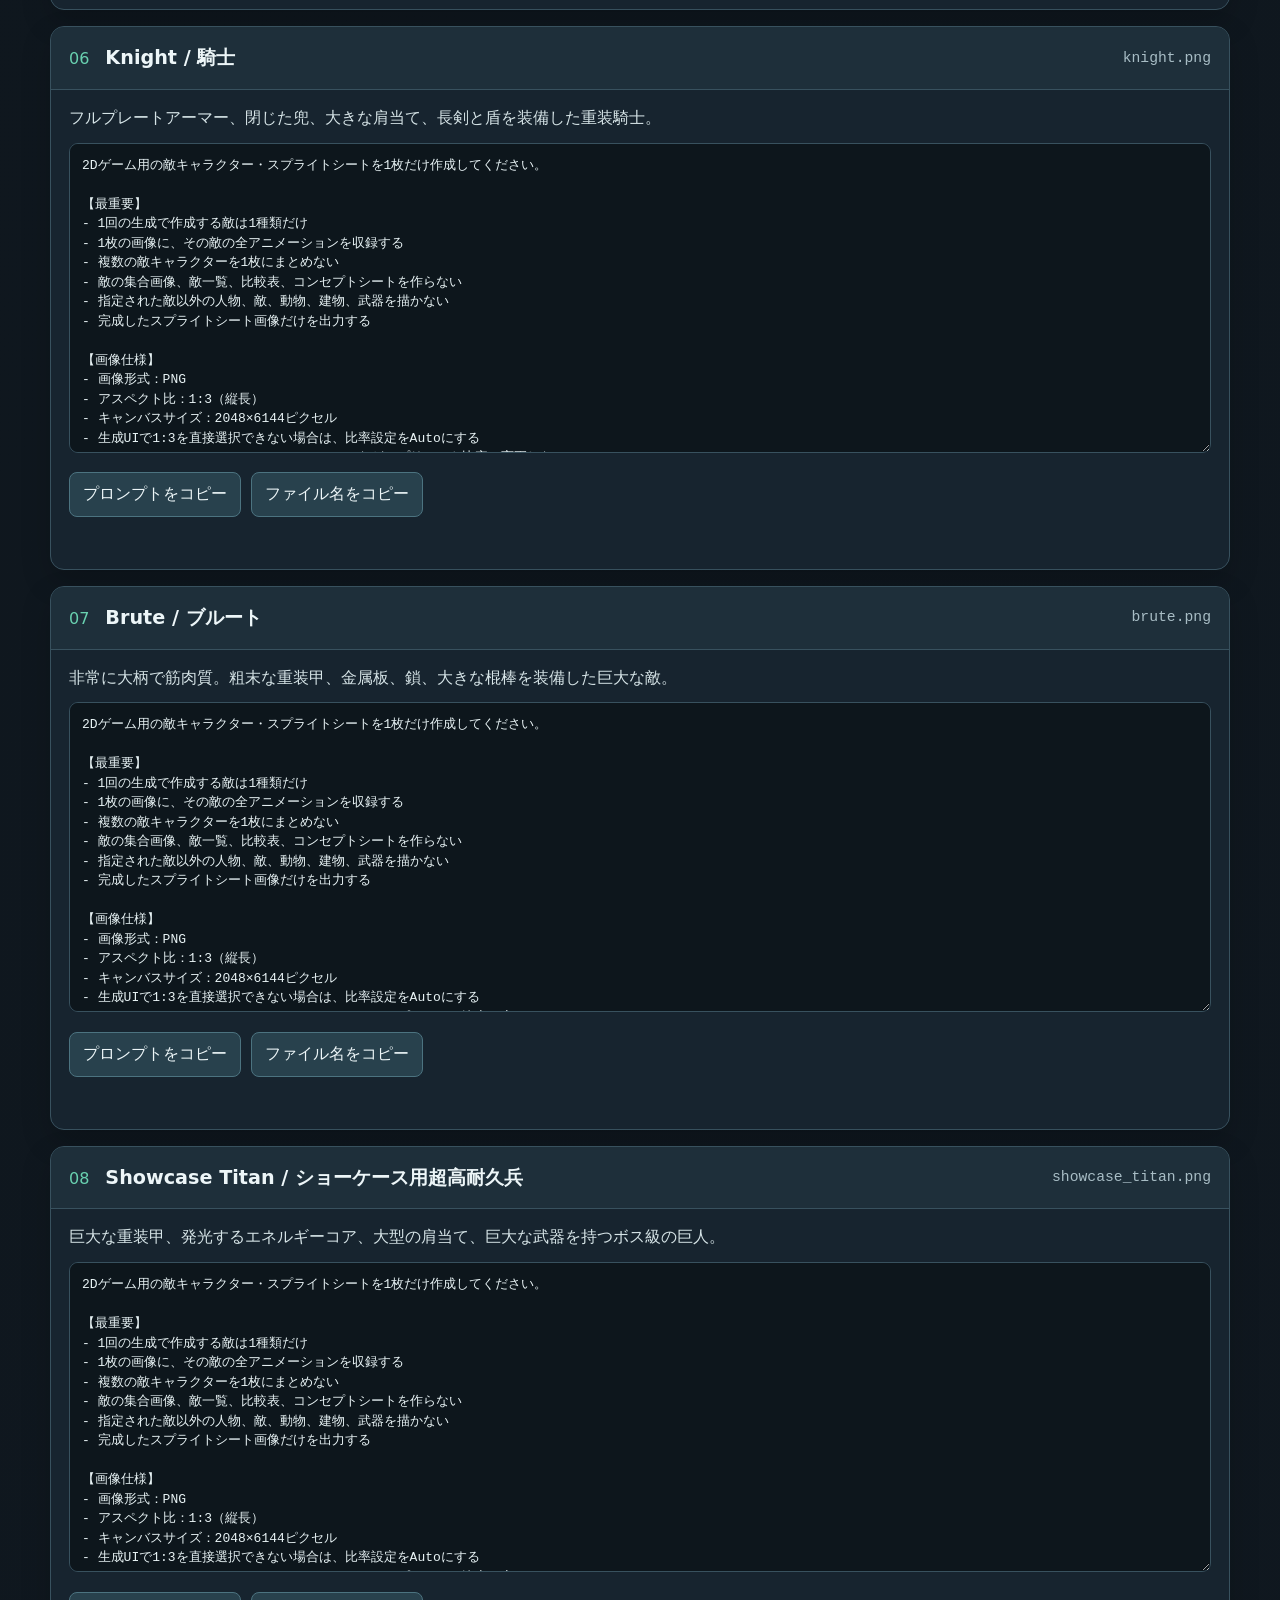
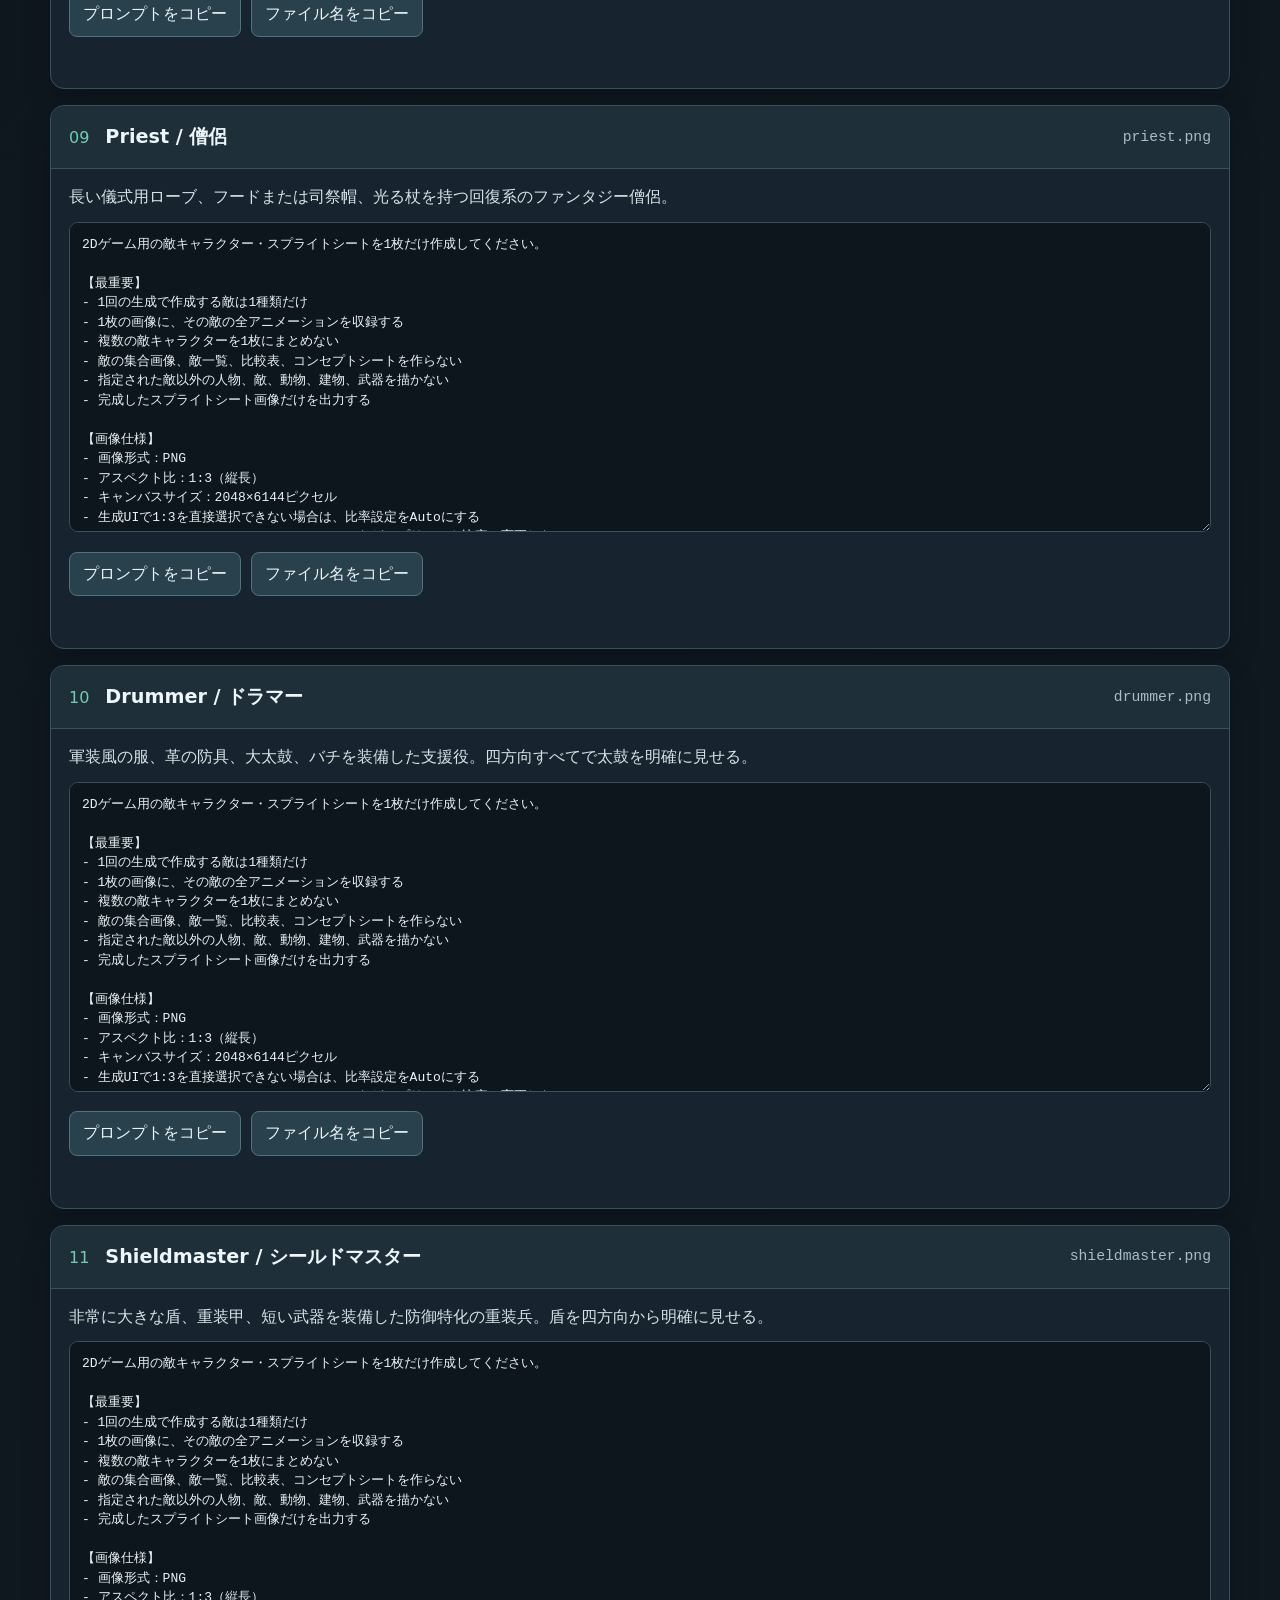
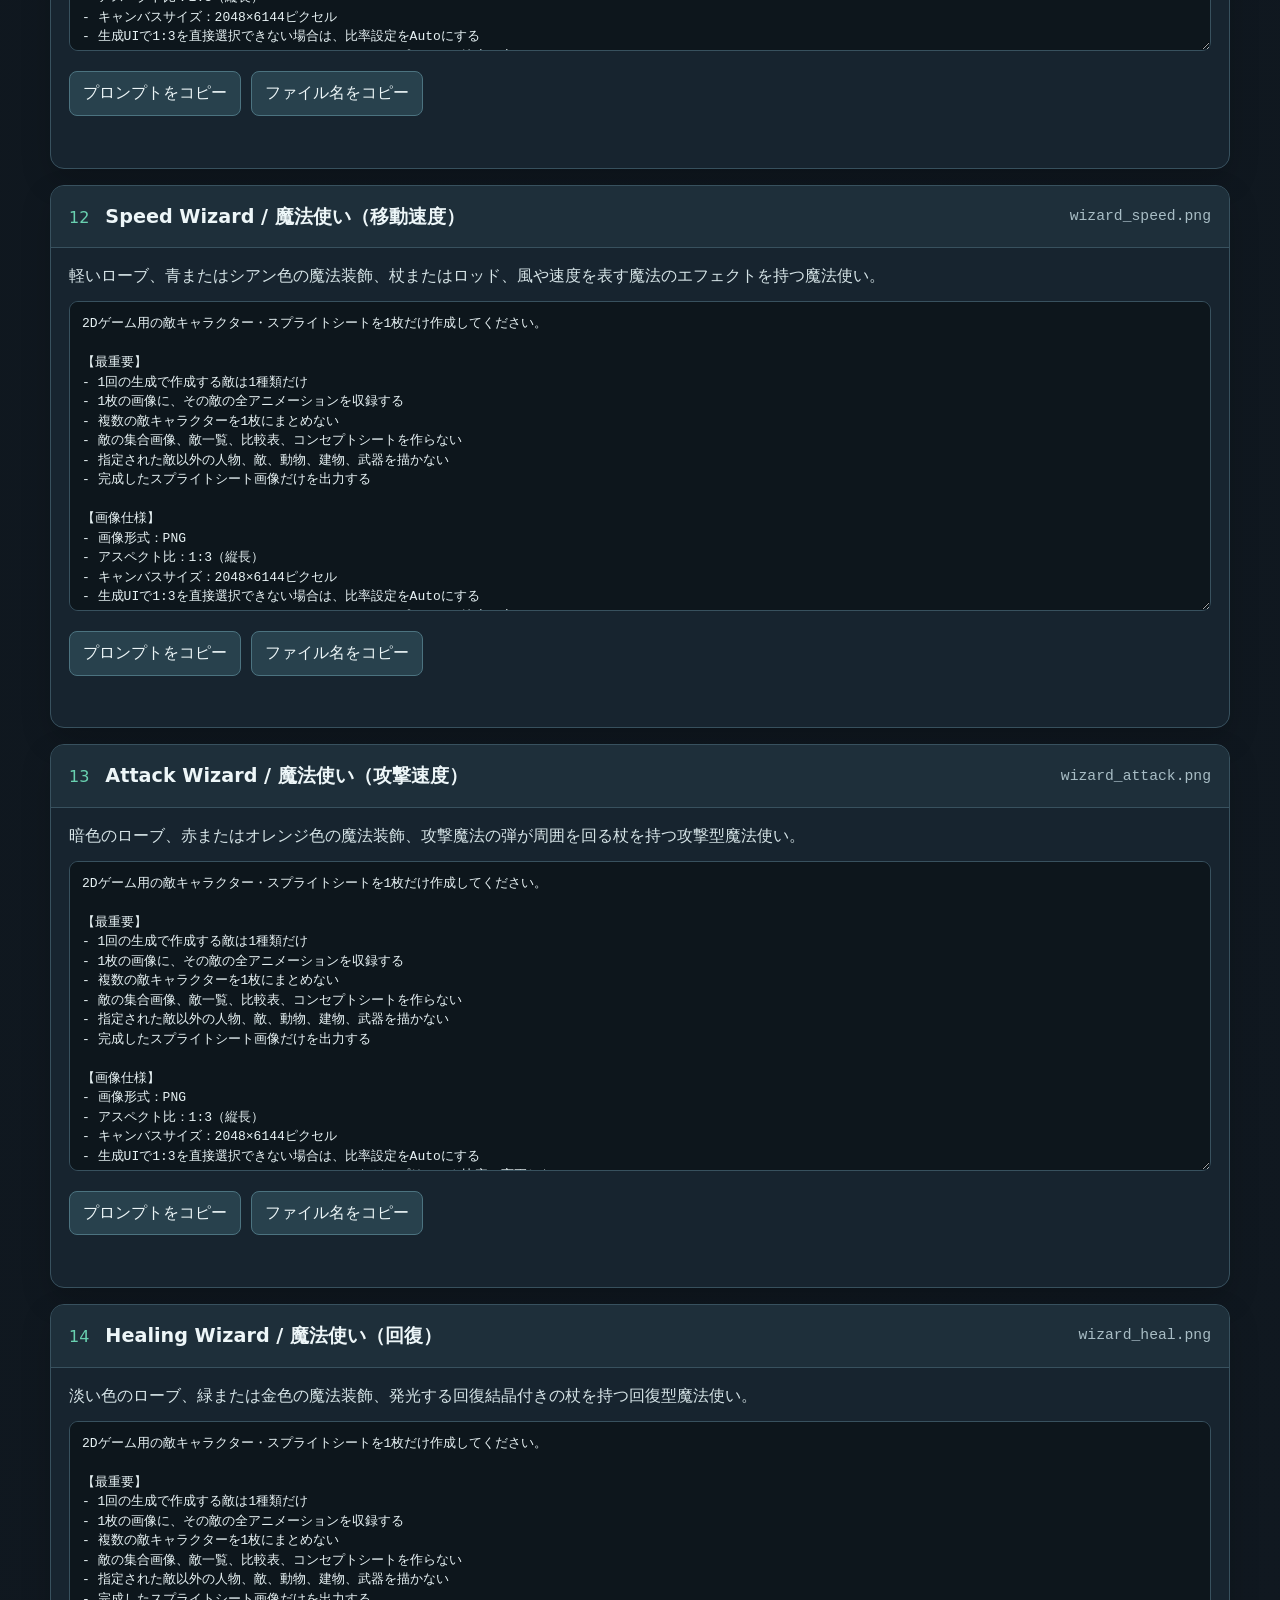
==== commit 3455eba8: "Quick commit" ====
--- a/enemy-sprite-prompts.html
+++ b/enemy-sprite-prompts.html
@@ -48,6 +48,9 @@
       color: #d9f6ed;
     }
     .enemy-list { display: grid; gap: 16px; }
+    .sprite-section { margin-bottom: 24px; }
+    .sprite-section > h2 { margin: 0 0 10px; }
+    .sprite-section > p { margin: 0 0 12px; }
     .enemy-card { overflow: hidden; }
     .enemy-header {
       display: flex;
@@ -115,9 +118,27 @@
       <div class="notice">
         出力仕様：<code>2048×6144px</code>、アスペクト比<code>1:3</code>、透明PNG、<code>4列×12行</code>、1セル<code>512×512px</code>、合計48セル。各セルの固定ピボットは<code>(256,472)</code>。生成UIの比率設定は<code>Auto</code>を選択し、<code>5:2 Banner</code>は選択しないでください。
       </div>
+      <div class="notice">
+        建造物・ドローンは敵とは別仕様です。建造物は<code>1280×1280px / 12列×12行</code>、ドローンは<code>1280×1280px / 6列×6行</code>で生成してください。マシンガン、ミサイル、ライン罠は右向き1方向だけを作り、ゲーム内で<code>script.js</code>が4方向へ回転します。
+      </div>
     </section>
 
-    <section id="enemy-list" class="enemy-list" aria-label="敵ごとのプロンプト"></section>
+    <section class="sprite-section" aria-labelledby="structure-heading">
+      <h2 id="structure-heading">建造物・罠のスプライトシート</h2>
+      <p class="muted">全カード共通：1280×1280px、12列×12行、待機中Lv.1〜6と作動中Lv.1〜6。各カードは対象を1種類だけ収録します。</p>
+      <div id="structure-list" class="enemy-list" aria-label="建造物と罠ごとのプロンプト"></div>
+    </section>
+
+    <section class="sprite-section" aria-labelledby="drone-heading">
+      <h2 id="drone-heading">ドローンのスプライトシート</h2>
+      <p class="muted">全カード共通：1280×1280px、6列×6行、合計36セル。行は待機中、移動中（上・下・左・右）、作業中の順です。</p>
+      <div id="drone-list" class="enemy-list" aria-label="ドローンごとのプロンプト"></div>
+    </section>
+
+    <section class="sprite-section" aria-labelledby="enemy-heading">
+      <h2 id="enemy-heading">敵のスプライトシート</h2>
+      <div id="enemy-list" class="enemy-list" aria-label="敵ごとのプロンプト"></div>
+    </section>
   </main>
 
   <script>
@@ -241,8 +262,143 @@
       { name: 'Healing Wizard / 魔法使い（回復）', file: 'wizard_heal.png', description: '淡い色のローブ、緑または金色の魔法装飾、発光する回復結晶付きの杖を持つ回復型魔法使い。' }
     ];
 
+    const buildingCommonPrompt = `2Dゲーム用の建造物または罠のスプライトシートを1枚だけ作成してください。
+
+【最重要】
+- 1回の生成で作成する対象は1種類だけ
+- 指定された対象以外の建造物、罠、人物、敵、動物、背景を描かない
+- 1枚の画像に、指定された12種類の状態を収録する
+- 完成したスプライトシート画像だけを出力する
+
+【画像仕様】
+- 画像形式：PNG
+- キャンバスサイズ：1280×1280ピクセル、正方形
+- 完全な透明背景、完全なアルファチャンネル
+- 12列×12行の正確なグリッド、合計144セル
+- 1セルは画像全体を12等分した同じサイズ（約106.667×106.667ピクセル）
+- グリッド線、区切り線、背景色、チェック柄を描かない
+- 画像内に文字、数字、ラベル、説明文、UIを入れない
+- 各セルには対象の建造物または罠を1つだけ配置する
+
+【行の構成】
+1行目：待機中 Lv.1、12フレーム
+2行目：待機中 Lv.2、12フレーム
+3行目：待機中 Lv.3、12フレーム
+4行目：待機中 Lv.4、12フレーム
+5行目：待機中 Lv.5、12フレーム
+6行目：待機中 Lv.6（最大）、12フレーム
+7行目：作動中 Lv.1、12フレーム
+8行目：作動中 Lv.2、12フレーム
+9行目：作動中 Lv.3、12フレーム
+10行目：作動中 Lv.4、12フレーム
+11行目：作動中 Lv.5、12フレーム
+12行目：作動中 Lv.6（最大、これ以上レベルアップしても同じグラフィック）、12フレーム
+
+【アニメーションと位置固定】
+- 同じ行の12フレームは、点滅、発光、可動部、回転部、煙などを自然に変化させる
+- ただし建造物全体の中心、接地位置、縮尺、外形の基準位置は全フレームで固定する
+- レベルが上がるほど、対象の特徴、装甲、発光、規模感を段階的に強化する
+- Lv.6の見た目を、待機中・作動中ともに上限として維持する
+- 作動中は対象の機能が明確に分かる状態にする
+- ピクセルアート風の明瞭な輪郭、ゲーム内で小さく表示しても判別できるシルエットにする`;
+
+    const droneCommonPrompt = `2Dゲーム用のドローンのスプライトシートを1枚だけ作成してください。
+
+【最重要】
+- 1回の生成で作成するドローンは1種類だけ
+- 指定されたドローン以外のドローン、人物、敵、動物、建造物、背景を描かない
+- 1枚の画像に、指定された6種類の状態を収録する
+- 完成したスプライトシート画像だけを出力する
+
+【画像仕様】
+- 画像形式：PNG
+- キャンバスサイズ：1280×1280ピクセル、正方形
+- 完全な透明背景、完全なアルファチャンネル
+- 6列×6行の正確なグリッド、合計36セル
+- 1セルは画像全体を6列×6行に分割した同じサイズ（約213.333×213.333ピクセル）
+- グリッド線、区切り線、背景色、チェック柄を描かない
+- 画像内に文字、数字、ラベル、説明文、UIを入れない
+- 各セルには対象のドローンを1機だけ配置する
+
+【行の構成】
+1行目：待機中、6フレーム
+2行目：移動中・上向き、6フレーム
+3行目：移動中・下向き、6フレーム
+4行目：移動中・左向き、6フレーム
+5行目：移動中・右向き、6フレーム
+6行目：作業中、6フレーム
+
+【アニメーションと位置固定】
+- 6フレームで浮遊、ローター、脚、アーム、採取装置などを自然に動かす
+- 移動中の各行は、その行に指定された方向を明確に向く
+- ドローン全体の中心位置と縮尺を各セルで安定させる
+- 待機中はその場で浮遊し、作業中は対象の作業装置が動く
+- 同じドローンの形状、配色、装備、視点、透明背景を全36セルで維持する
+- ピクセルアート風の明瞭な輪郭にする`;
+
+    const structures = [
+      { name: 'Farm / 畑', file: 'farm.png', description: '作物を育てる小型の農地。土、畝、芽、成長した作物が分かる、上から見たゲーム用の建造物。' },
+      { name: 'Lab / 研究所', file: 'lab.png', description: '科学力を生産する小型研究施設。アンテナ、発光する研究装置、試験容器を備える。' },
+      { name: 'Machine Gun / マシンガン', file: 'mg.png', description: '農地を守る固定式マシンガン砲台。銃身、給弾機構、台座を明確に描く。右向きの1方向だけを作る。', singleDirection: true },
+      { name: 'Missile / ミサイル', file: 'missile.png', description: '農地を守る固定式ミサイル砲台。発射筒、弾頭、台座を明確に描く。右向きの1方向だけを作る。', singleDirection: true },
+      { name: 'Slow Tile / 減速タイル', file: 'trap_tile_slow.png', description: '敵の移動を遅くする青いタイル型罠。粘性のある発光パターンを持つ。' },
+      { name: 'Poison Tile / 毒タイル', file: 'trap_tile_poison.png', description: '毒を散布する紫色のタイル型罠。毒の紋様や小さな薬液発光を持つ。' },
+      { name: 'Burn Tile / 焼夷タイル', file: 'trap_tile_burn.png', description: '焼夷効果を持つ赤橙色のタイル型罠。小さな炎と熱の発光を持つ。' },
+      { name: 'Armor Break Tile / 装甲破壊タイル', file: 'trap_tile_armor_down.png', description: '敵の装甲を弱める金色のタイル型罠。破砕された盾や装甲の意匠を持つ。' },
+      { name: 'Pull Line / 吸引ライン', file: 'trap_line_pull.png', description: '敵を引き寄せるライン罠。右向きの光線や吸引フィールドを持つ、1方向だけの設置スプライト。', singleDirection: true },
+      { name: 'Knockback Line / 撃退ライン', file: 'trap_line_knockback.png', description: '敵を押し返すライン罠。右向きの衝撃波や放射フィールドを持つ、1方向だけの設置スプライト。', singleDirection: true }
+    ];
+
+    const droneAssets = [
+      { name: 'Sow Drone / 播種ドローン', file: 'droneSow.png', description: '畑に種をまく緑色の農業ドローン。種まき用のホッパーまたはアームを備える。' },
+      { name: 'Water Drone / 散水ドローン', file: 'droneWater.png', description: '畑に水をまく青色の農業ドローン。散水ノズル、水タンク、水滴の意匠を備える。' },
+      { name: 'Harvest Drone / 収穫ドローン', file: 'droneHarvest.png', description: '成熟した作物を収穫する金色の農業ドローン。収穫アームまたは回収コンテナを備える。' },
+      { name: 'Excavation Drone / 発掘ドローン', file: 'droneExcavation.png', description: '地面や鉱床を発掘する紫色のドローン。ドリル、掘削アーム、発光する探査装置を備える。' }
+    ];
+
     function buildPrompt(enemy) {
       return `${commonPrompt}\n\n【対象の敵】\n${enemy.name}\n\n【対象の外見】\n${enemy.description}\n\n【この生成で守る追加条件】\nこのスプライトシートには「${enemy.name}」だけを描いてください。\nこの1枚の画像に、idle / walk、hit、deathの全アニメーションを収録してください。\n他の敵キャラクターは絶対に描かないでください。\n出力ファイル名は「${enemy.file}」です。\n\n${negativePrompt}`;
+    }
+
+    function buildBuildingPrompt(asset) {
+      const directionRule = asset.singleDirection
+        ? '\nこの対象は右向きの1方向だけを描いてください。上下左右の別フレームは作らず、ゲーム内でscript.jsが発射方向に合わせて0度、90度、180度、270度へ回転します。回転の中心は建造物の中心に固定してください。'
+        : '';
+      return `${buildingCommonPrompt}\n\n【対象の建造物・罠】\n${asset.name}\n\n【対象の外見】\n${asset.description}${directionRule}\n\n【この生成で守る追加条件】\nこのスプライトシートには「${asset.name}」だけを描いてください。\n出力ファイル名は「${asset.file}」です。\n\n【Negative prompt】\n複数の建造物、複数の罠、敵、人物、動物、背景、風景、床、地面、文字、数字、ラベル、説明文、UI、ロゴ、透かし、白背景、黒背景、色付き背景、チェック柄、不透明背景、グリッド線、区切り線、セル境界線、フレームごとの自動トリミング、フレームごとの中央寄せ、建造物全体の位置ずれ、接地位置のずれ、縮尺の変化、対象の切断、異なるセルサイズ、12列×12行の崩れ、144セル未満、144セル超過、レベル順序の入れ替え、Lv.6を超える外観変化、アンチエイリアス、ぼやけた輪郭、JPG、JPEG`;
+    }
+
+    function buildDronePrompt(asset) {
+      return `${droneCommonPrompt}\n\n【対象のドローン】\n${asset.name}\n\n【対象の外見】\n${asset.description}\n\n【この生成で守る追加条件】\nこのスプライトシートには「${asset.name}」だけを描いてください。\n移動中の上・下・左・右は、script.jsがドローンの実際の移動方向に応じて行を選択します。行をまたいで方向を混在させないでください。\n出力ファイル名は「${asset.file}」です。\n\n【Negative prompt】\n複数のドローン、複数キャラクター、敵、人物、動物、建造物、背景、風景、床、地面、文字、数字、ラベル、説明文、UI、ロゴ、透かし、白背景、黒背景、色付き背景、チェック柄、不透明背景、グリッド線、区切り線、セル境界線、フレームごとの自動トリミング、フレームごとの中央寄せ、ドローン全体の位置ずれ、縮尺の変化、方向行の混在、待機中と作業中の混在、対象の切断、異なるセルサイズ、6列×6行の崩れ、36セル未満、36セル超過、アンチエイリアス、ぼやけた輪郭、JPG、JPEG`;
+    }
+
+    function createAssetCard(asset, index, kind) {
+      const card = document.createElement('article');
+      card.className = 'enemy-card';
+      const isDrone = kind === 'drone';
+      card.innerHTML = `
+        <div class="enemy-header">
+          <div><span class="enemy-index">${String(index + 1).padStart(2, '0')}</span>　<h2 style="display:inline">${asset.name}</h2></div>
+          <div class="file-label">${asset.file}</div>
+        </div>
+        <div class="enemy-body">
+          <p class="description">${asset.description}</p>
+          <textarea class="prompt-box" readonly aria-label="${asset.name}の生成プロンプト"></textarea>
+          <div class="actions">
+            <button type="button" data-copy="prompt">プロンプトをコピー</button>
+            <button type="button" data-copy="filename">ファイル名をコピー</button>
+          </div>
+          <p class="copy-status" aria-live="polite"></p>
+        </div>`;
+      const textarea = card.querySelector('.prompt-box');
+      textarea.value = isDrone ? buildDronePrompt(asset) : buildBuildingPrompt(asset);
+      const status = card.querySelector('.copy-status');
+      card.querySelector('[data-copy="prompt"]').addEventListener('click', async (event) => {
+        await copyText(textarea.value, event.currentTarget, status, 'プロンプト');
+      });
+      card.querySelector('[data-copy="filename"]').addEventListener('click', async (event) => {
+        await copyText(asset.file, event.currentTarget, status, 'ファイル名');
+      });
+      return card;
     }
 
     function createCard(enemy, index) {
@@ -300,6 +456,10 @@
 
     const list = document.querySelector('#enemy-list');
     enemies.forEach((enemy, index) => list.appendChild(createCard(enemy, index)));
+    const structureList = document.querySelector('#structure-list');
+    structures.forEach((asset, index) => structureList.appendChild(createAssetCard(asset, index, 'structure')));
+    const droneList = document.querySelector('#drone-list');
+    droneAssets.forEach((asset, index) => droneList.appendChild(createAssetCard(asset, index, 'drone')));
   </script>
 </body>
 </html>
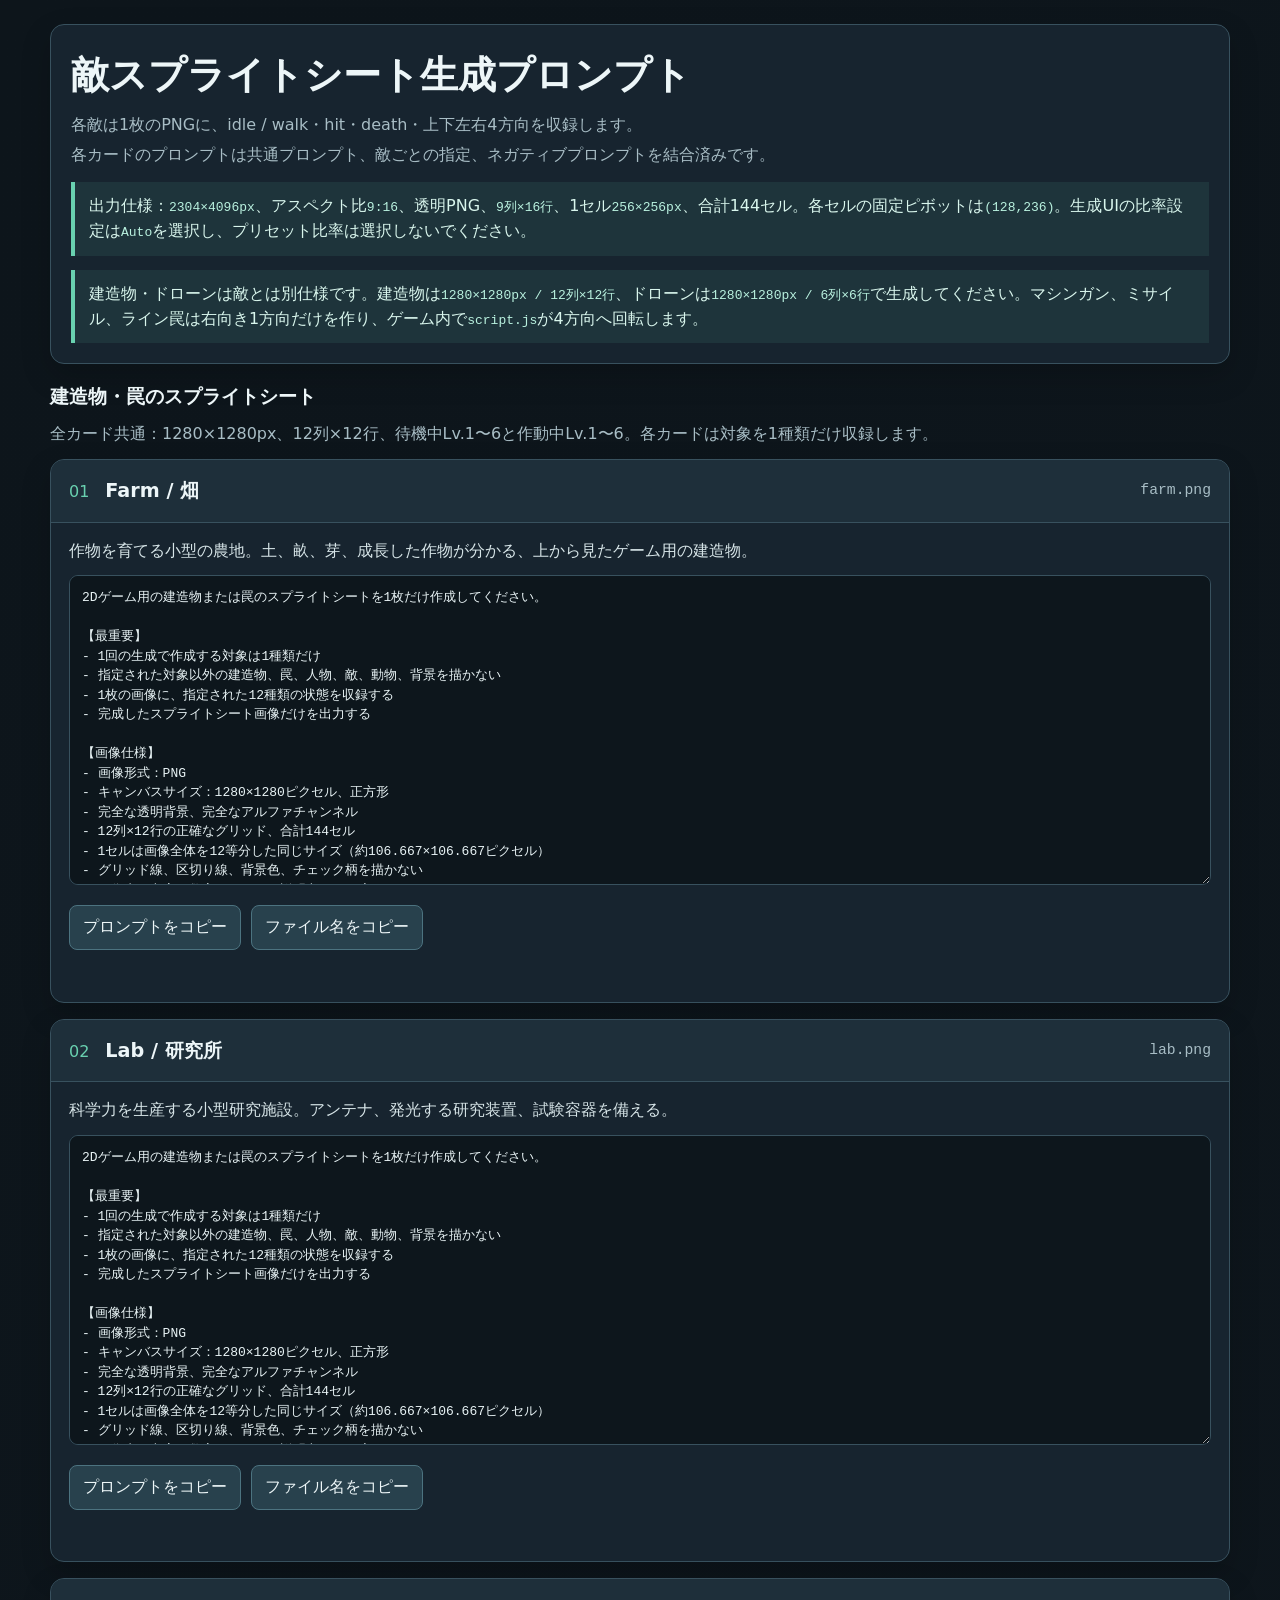
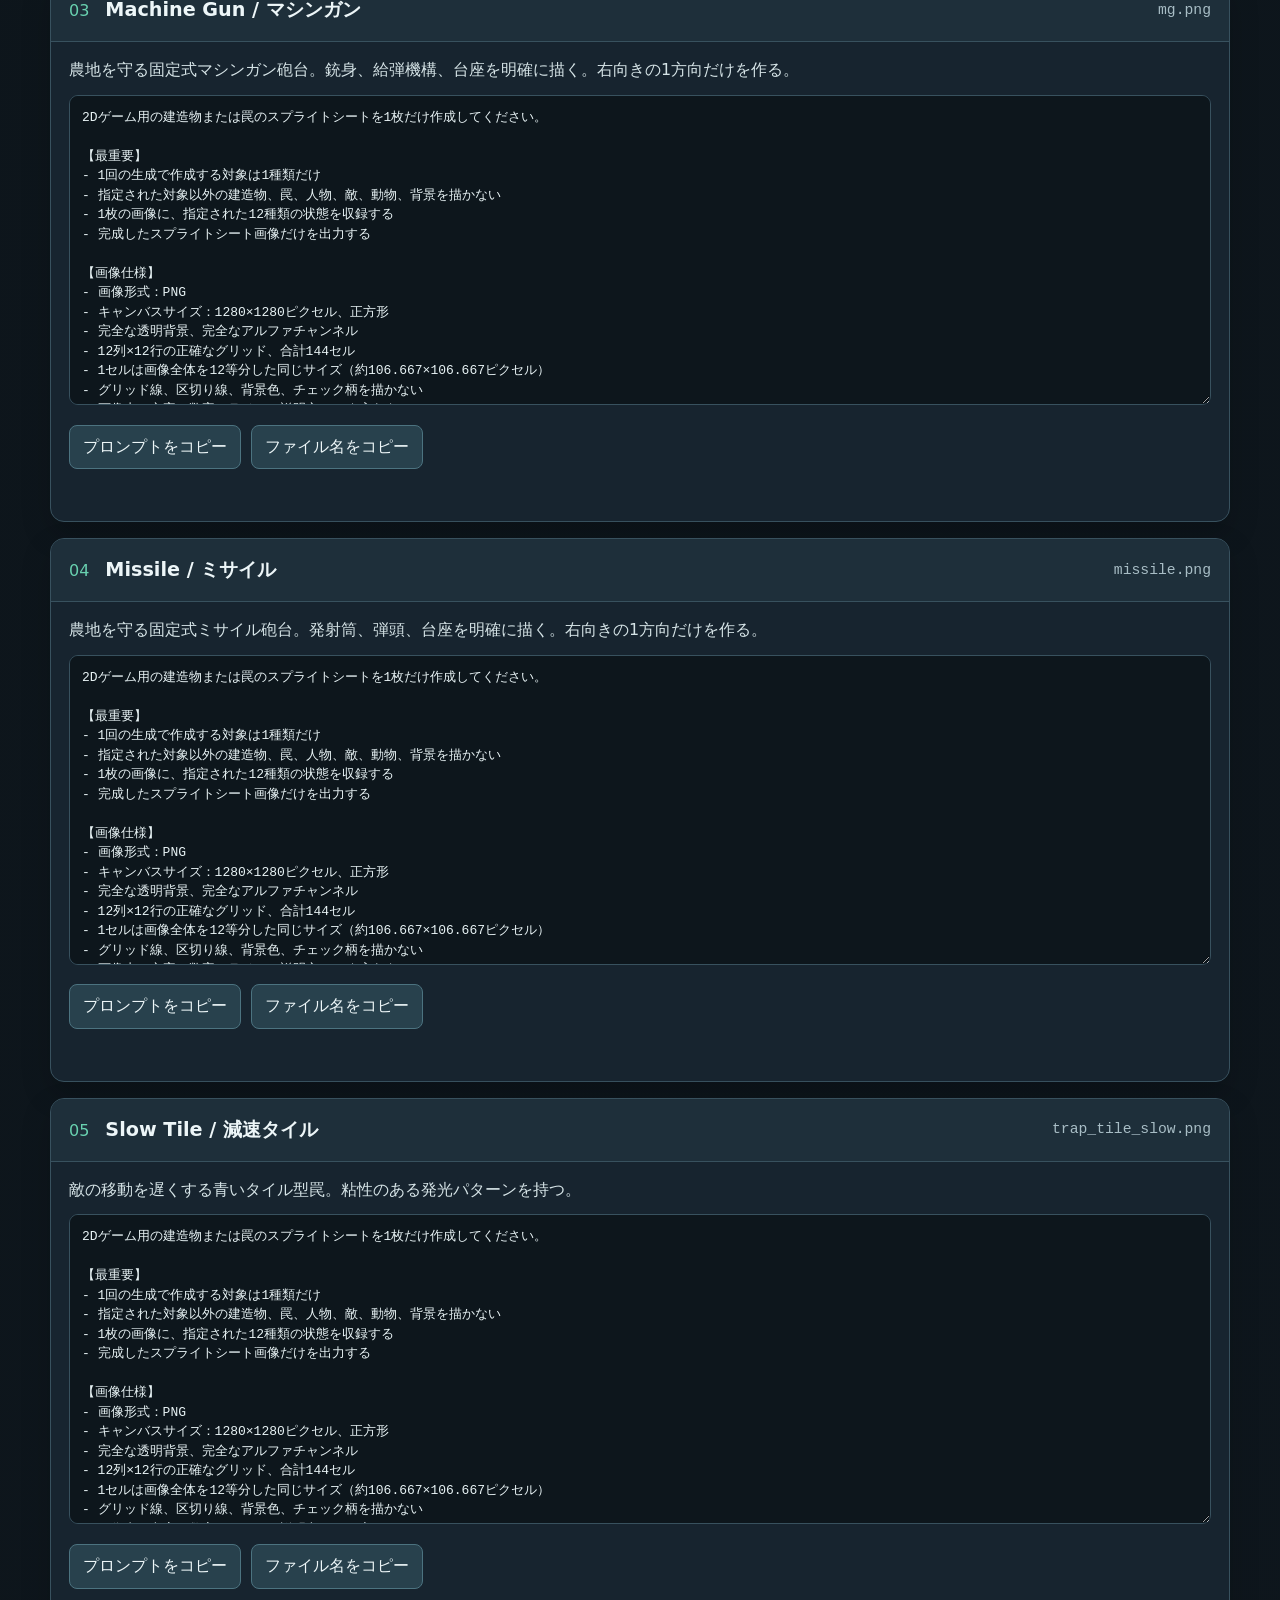
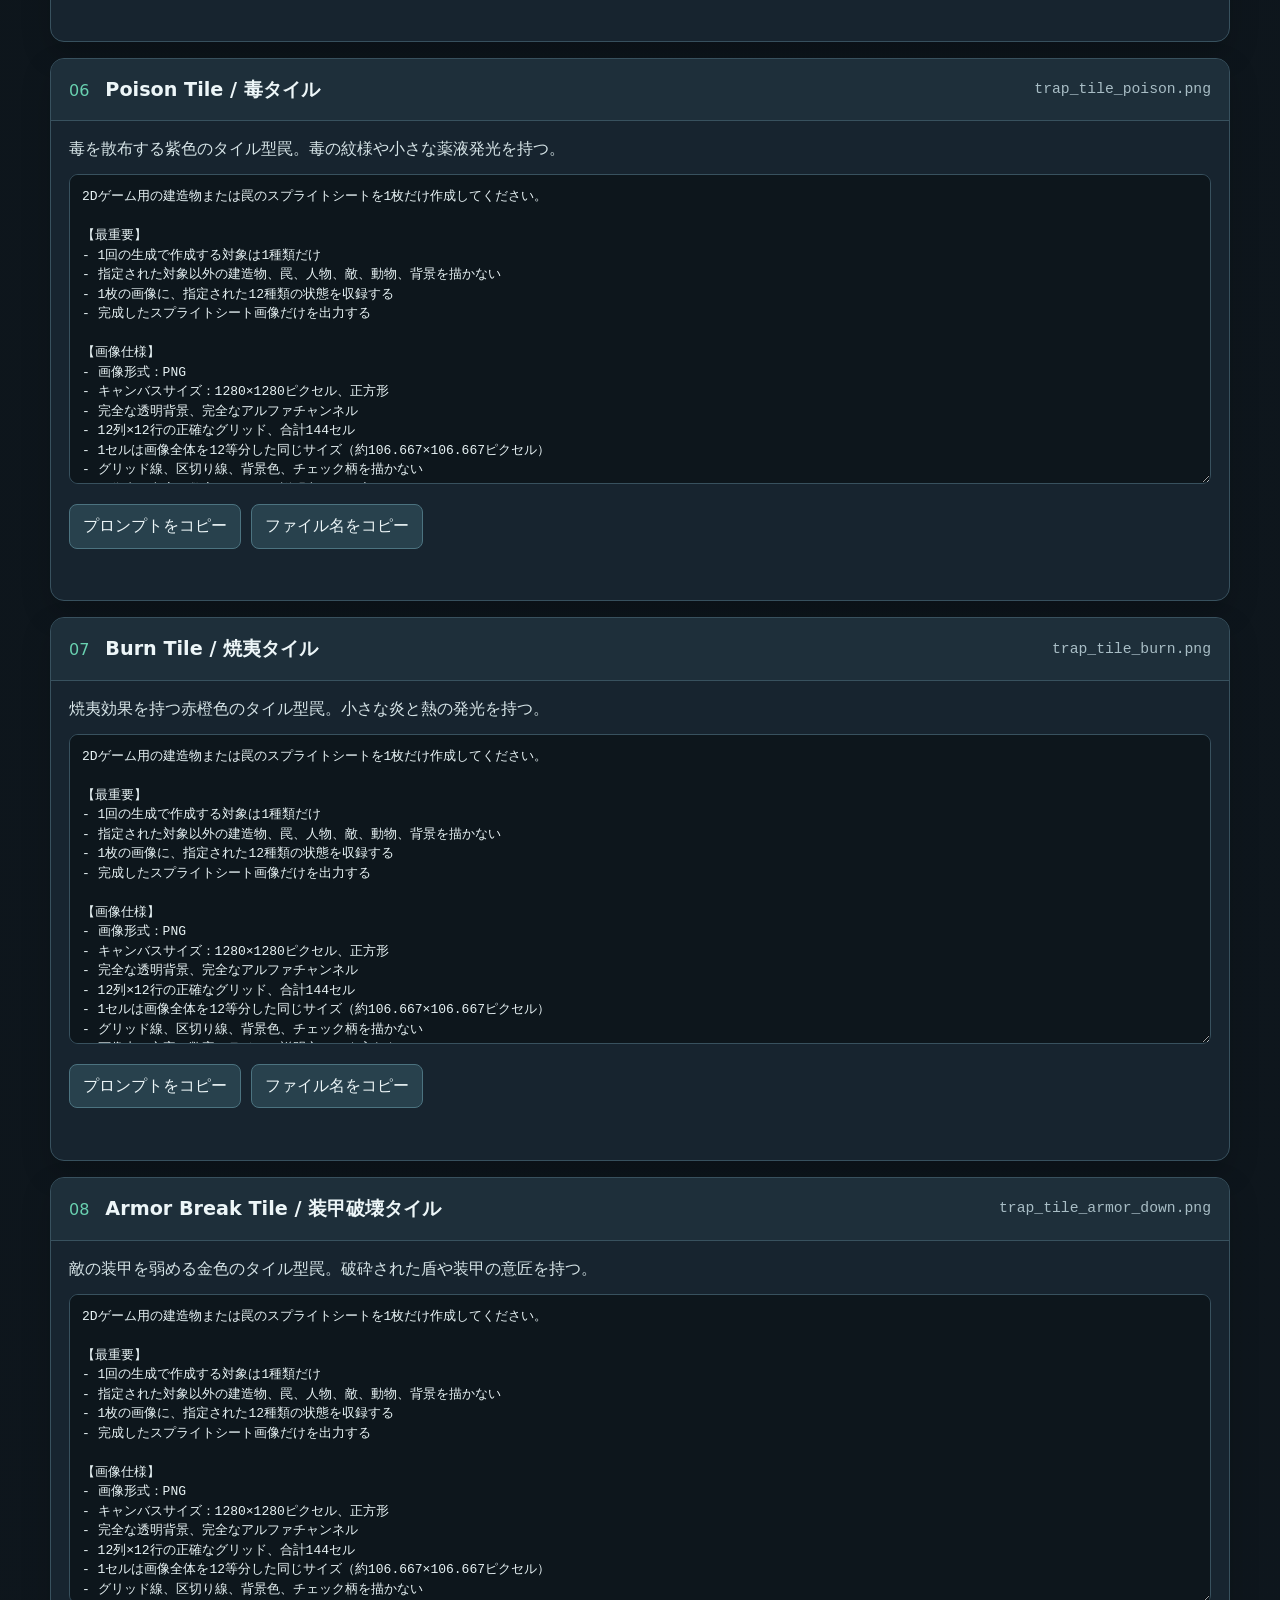
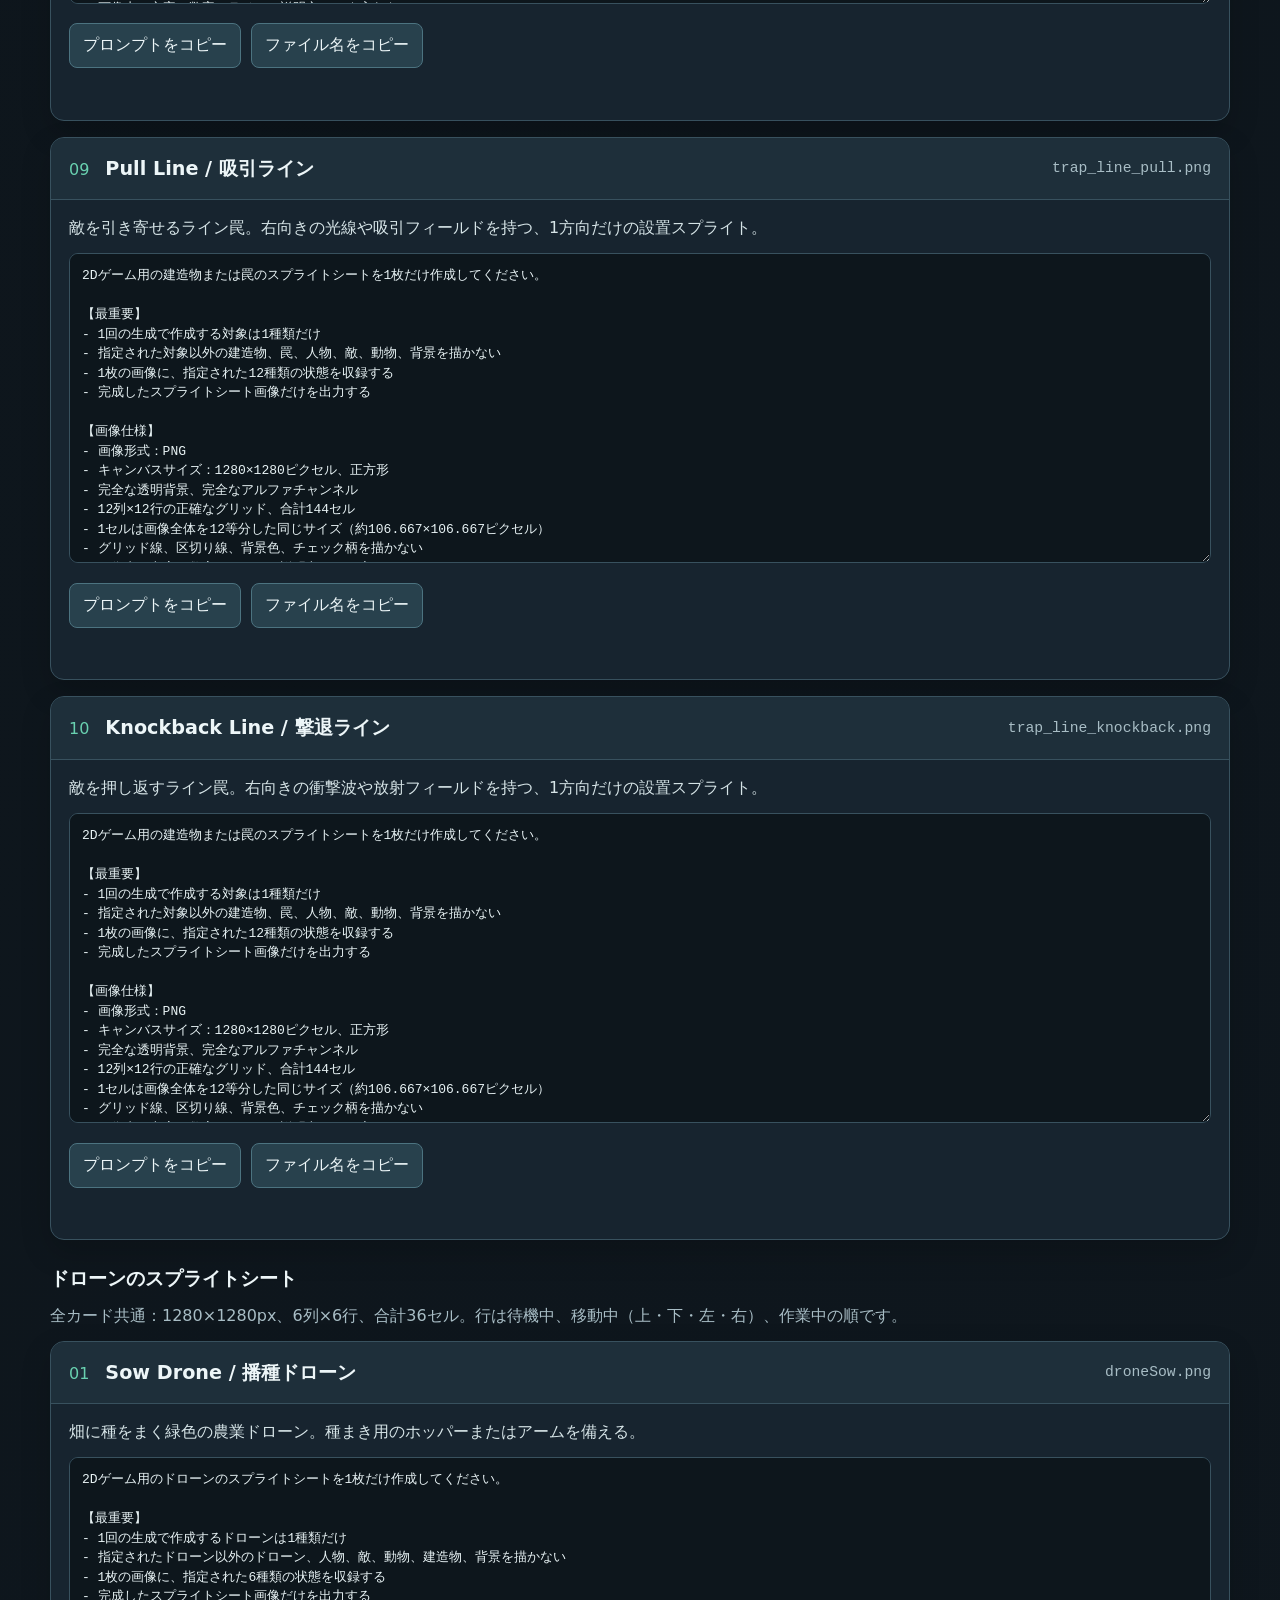
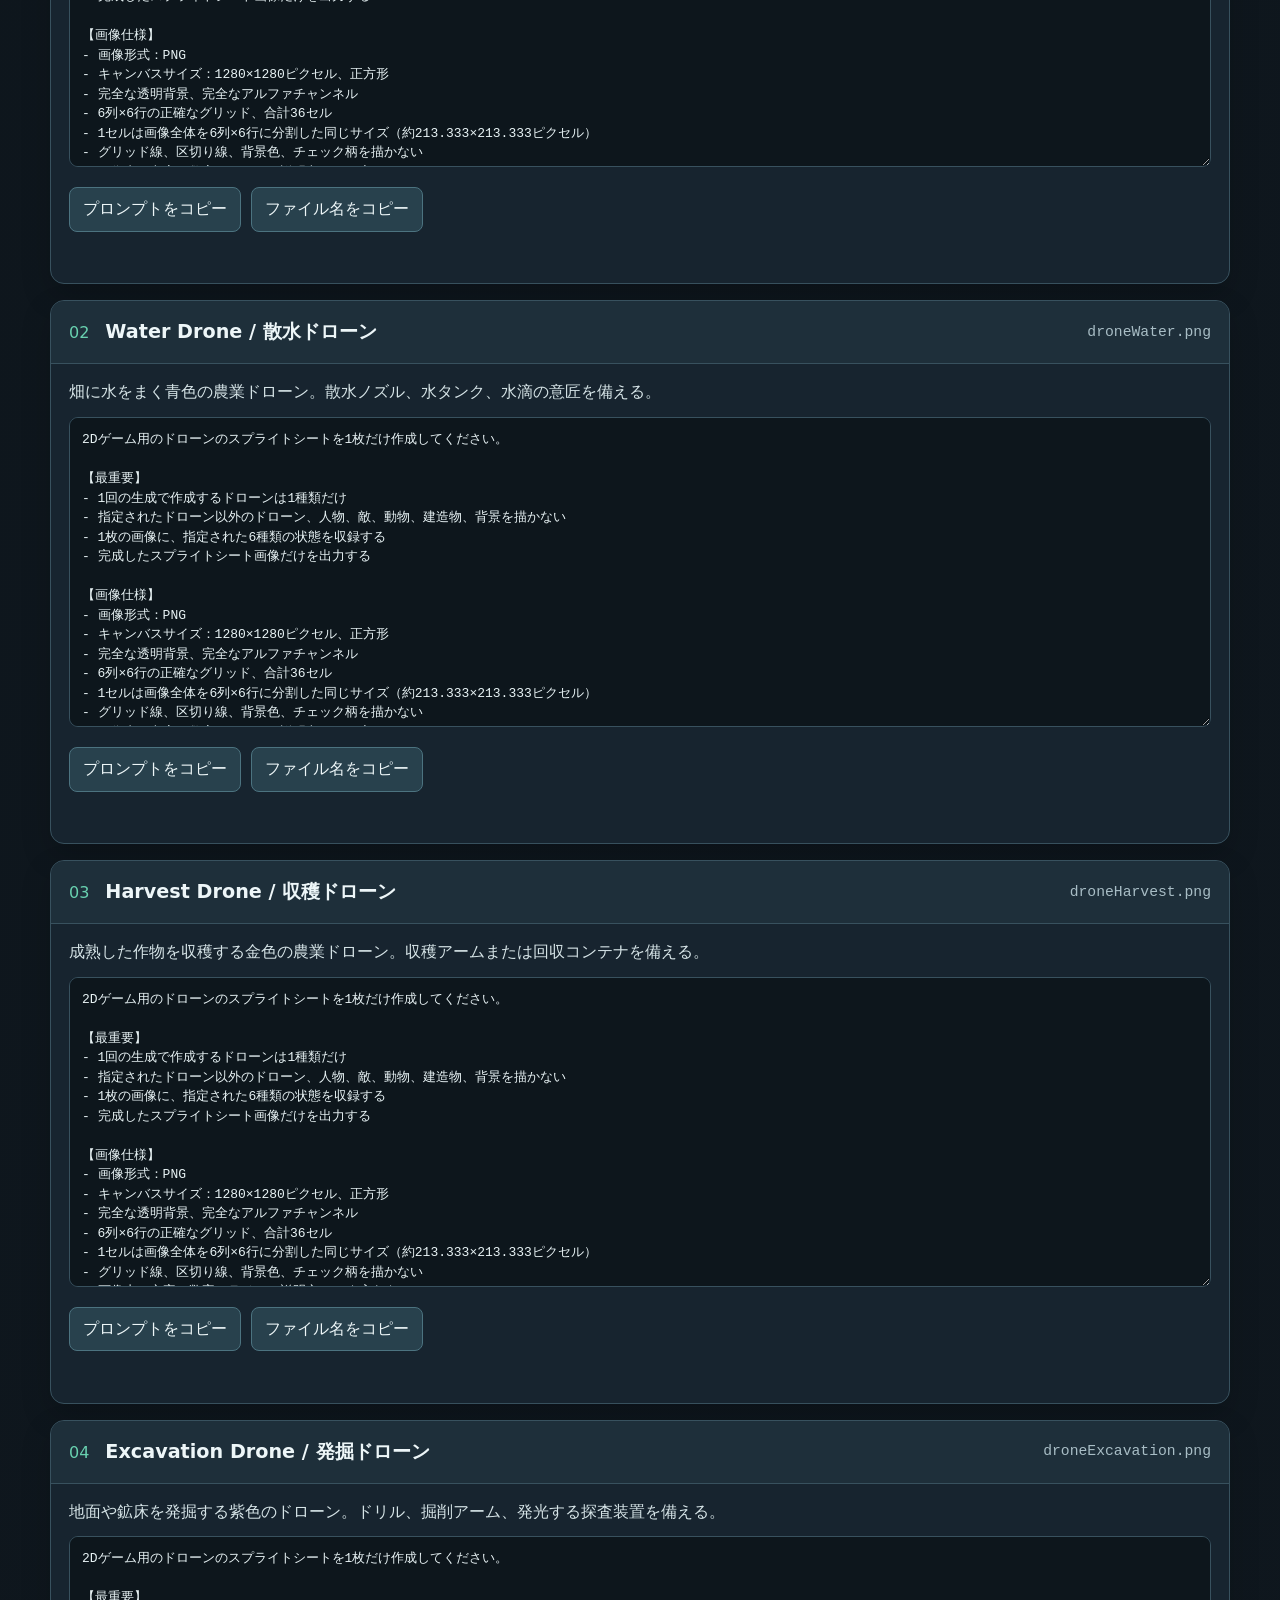
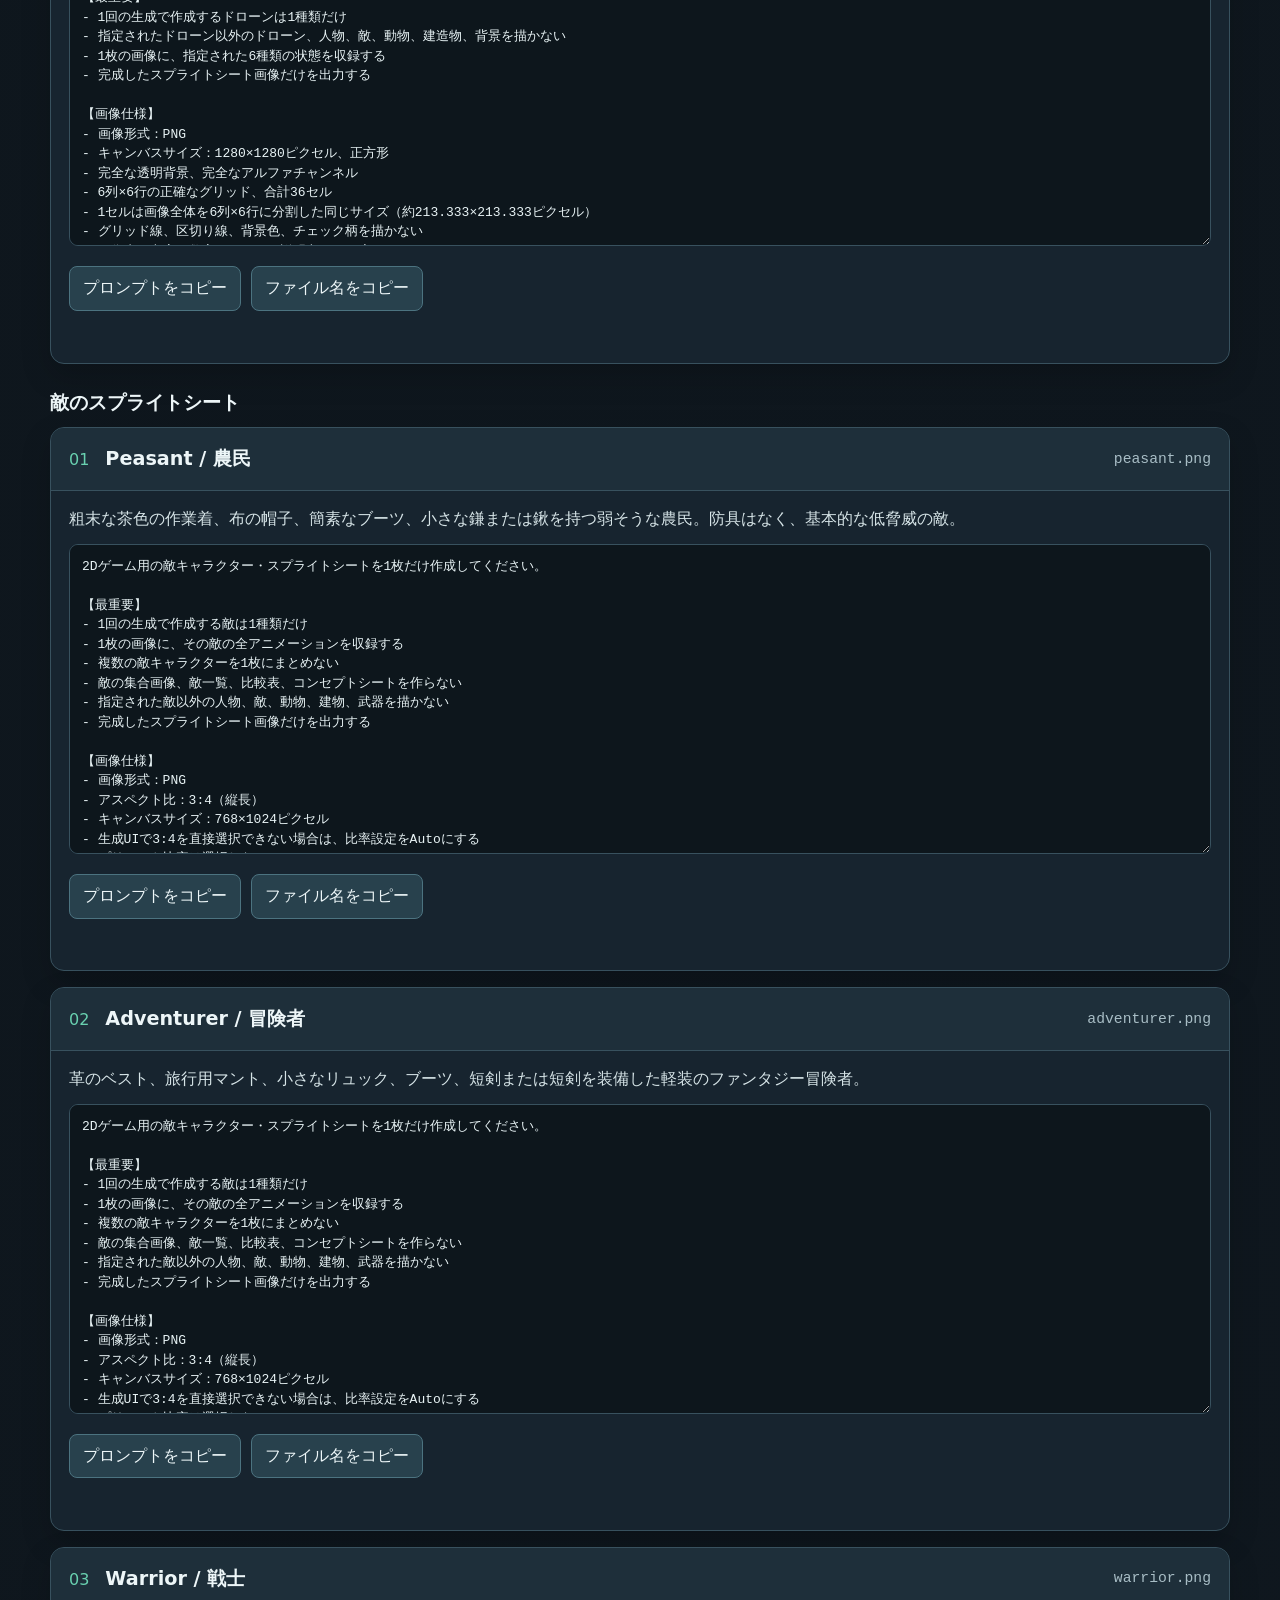
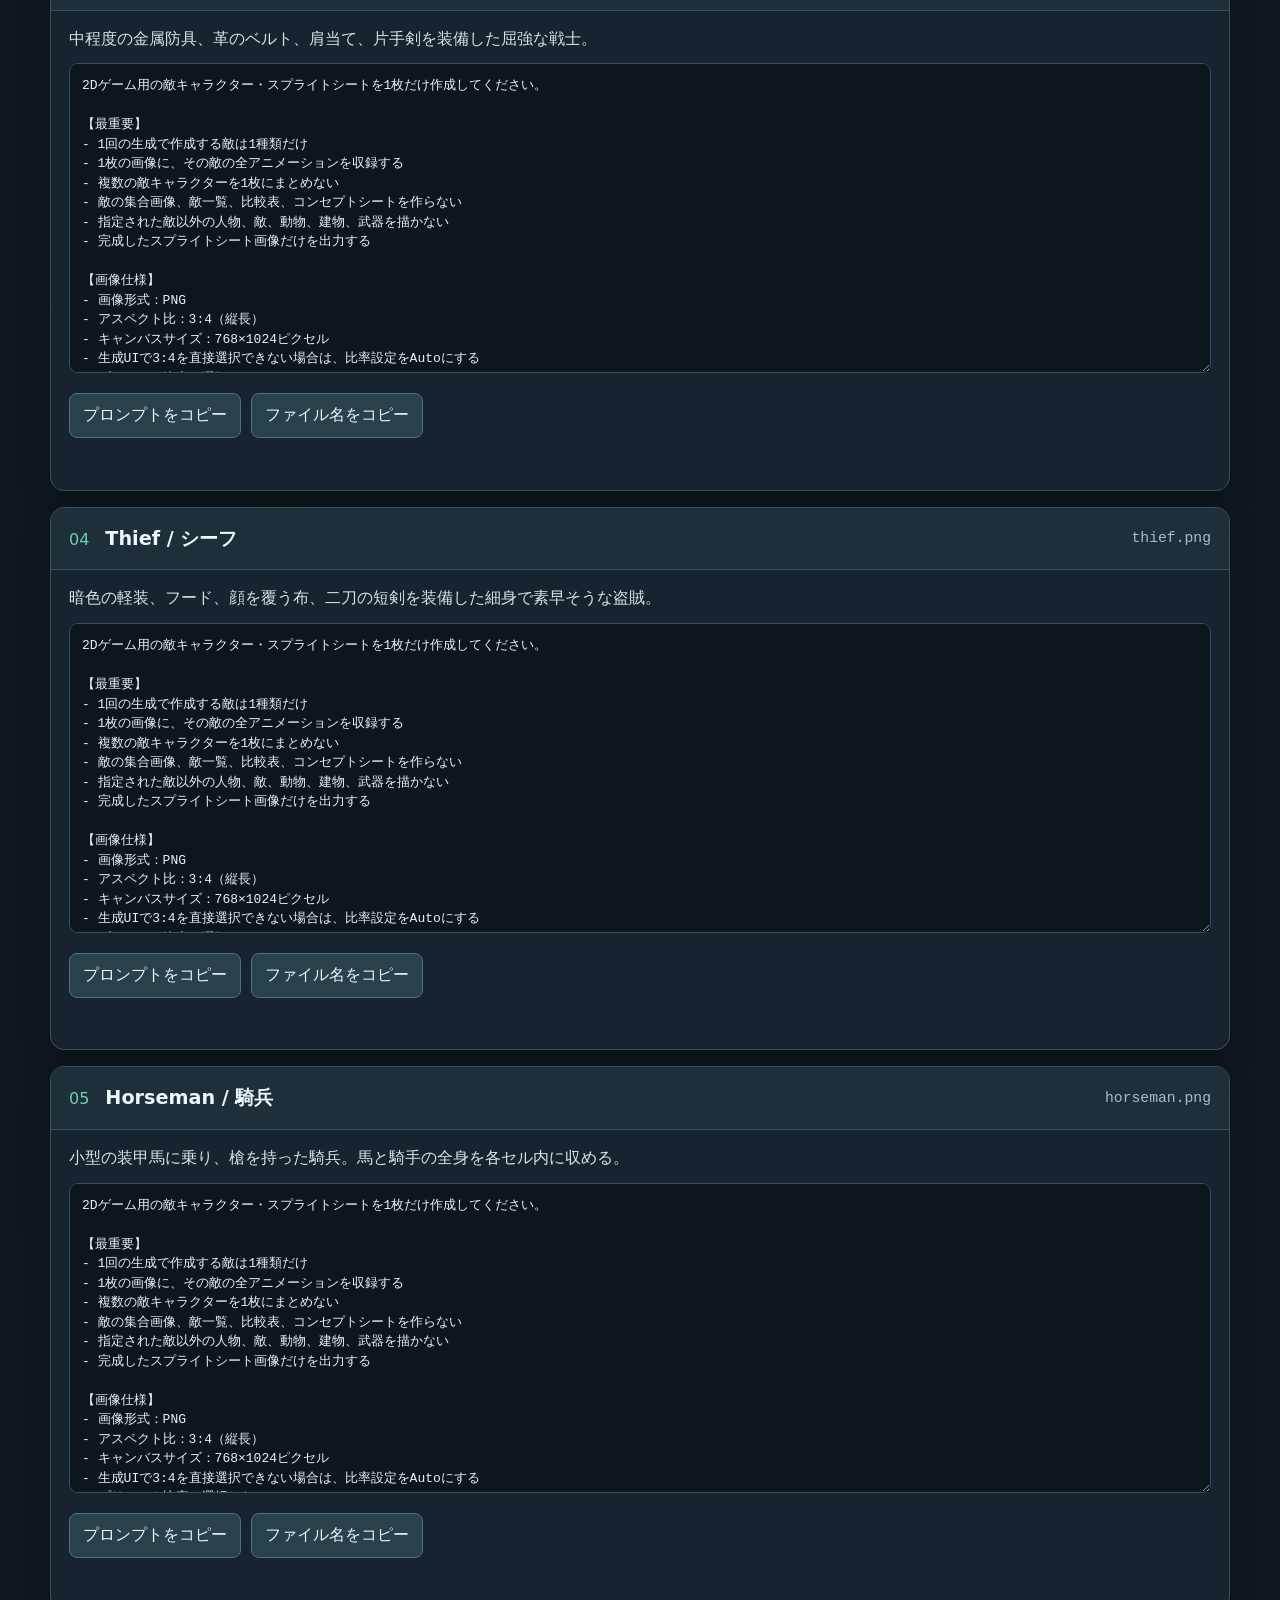
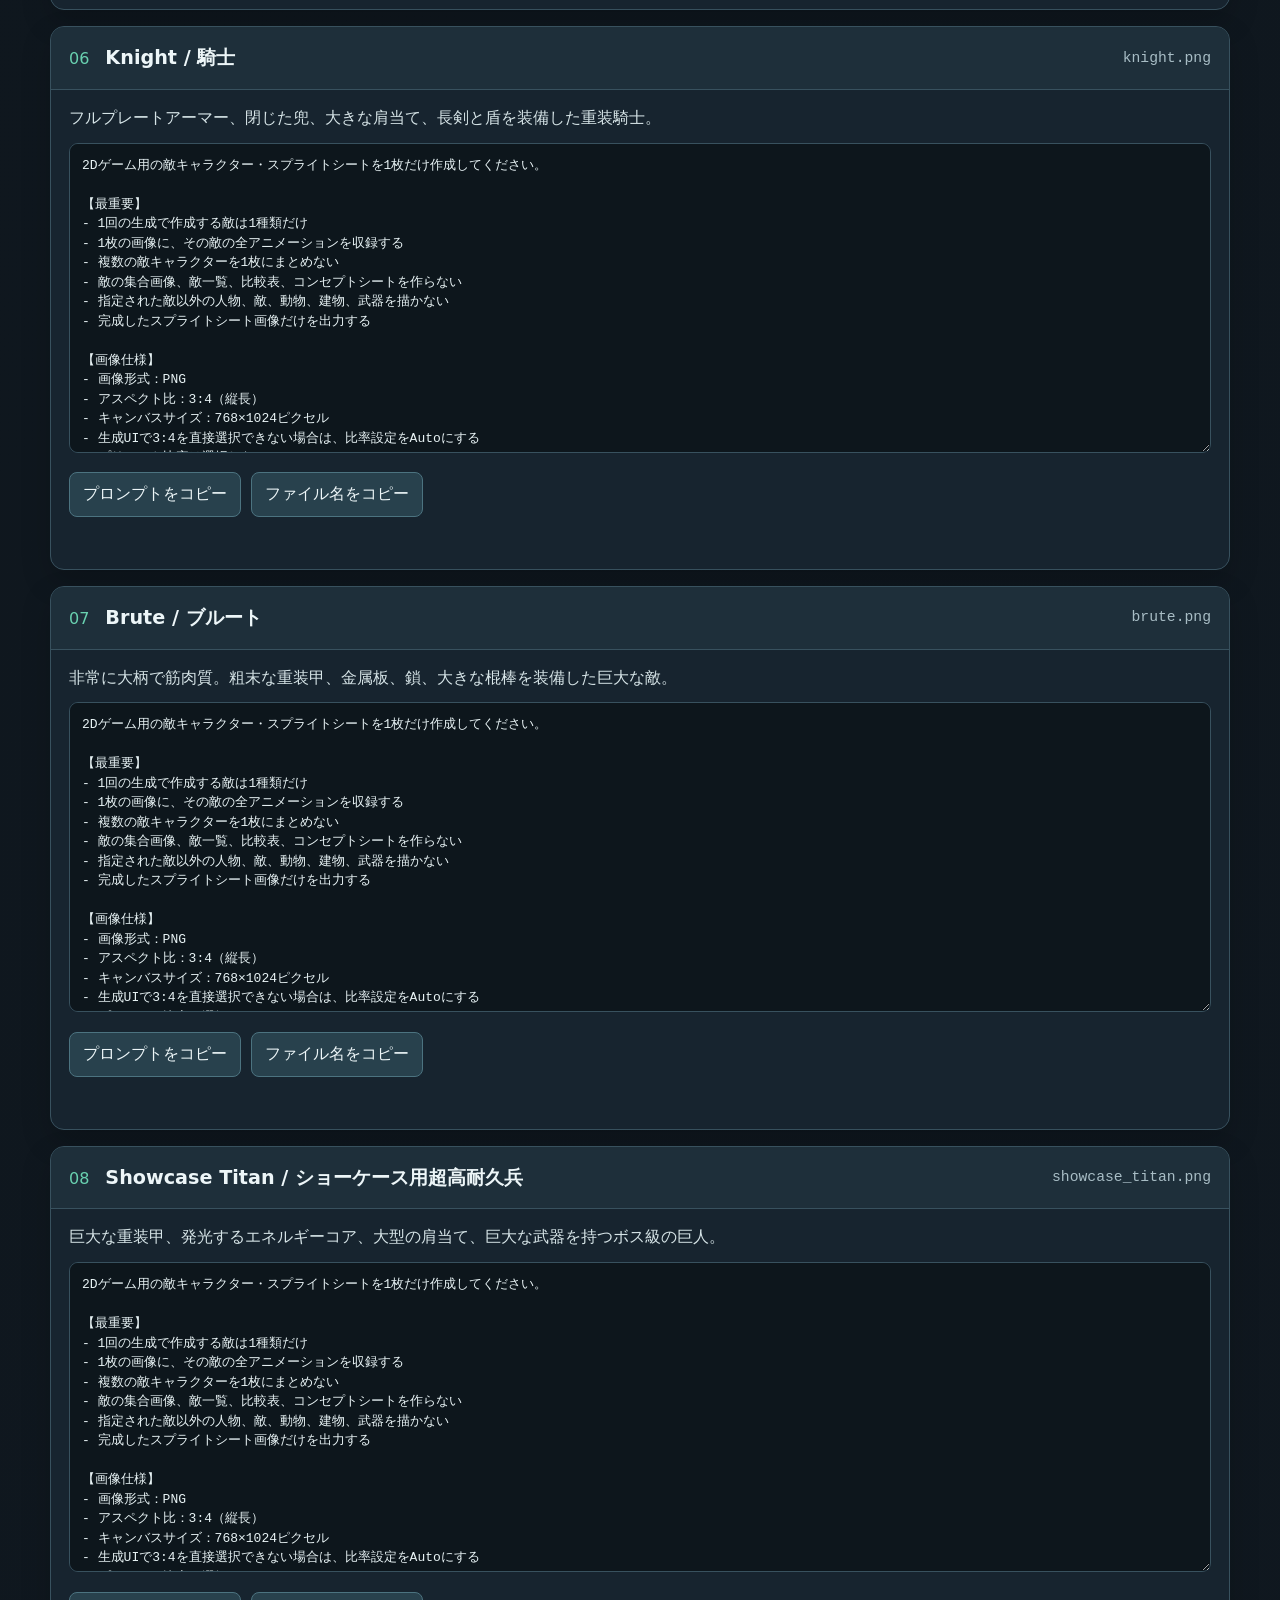
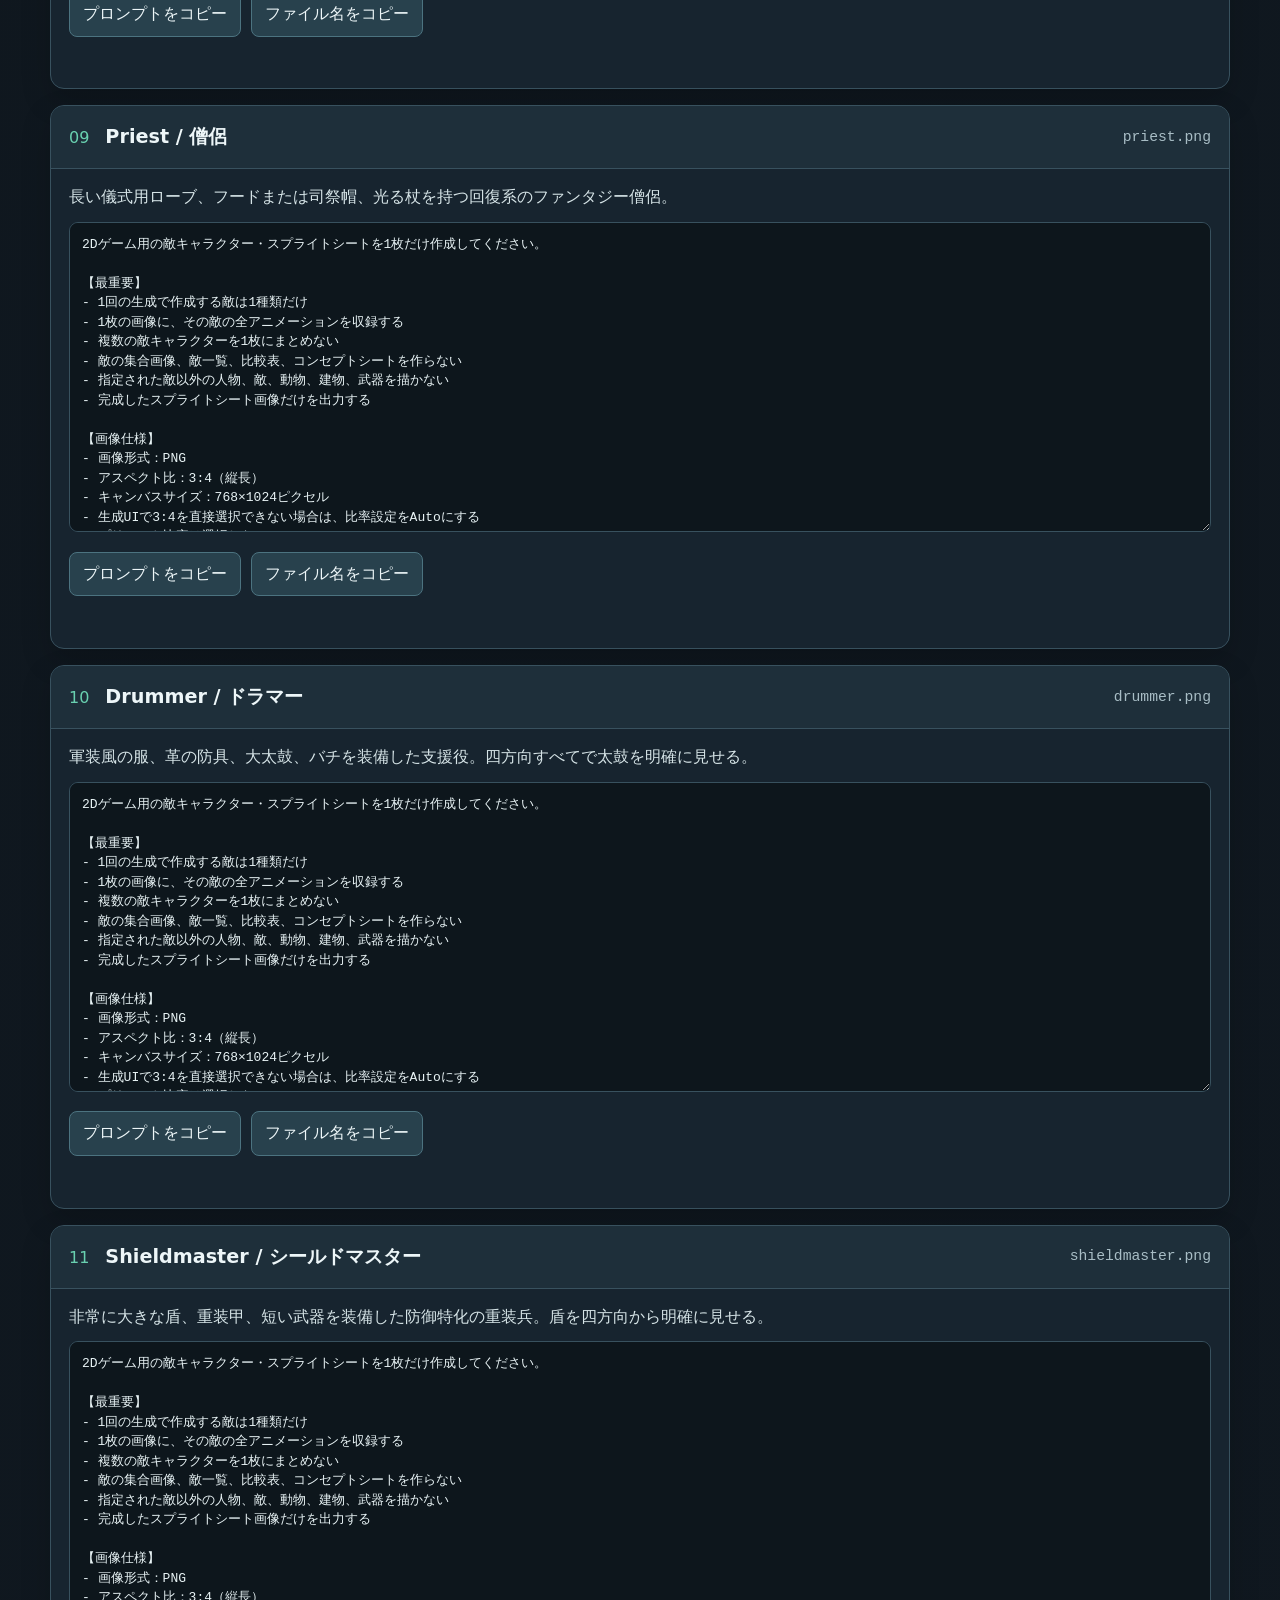
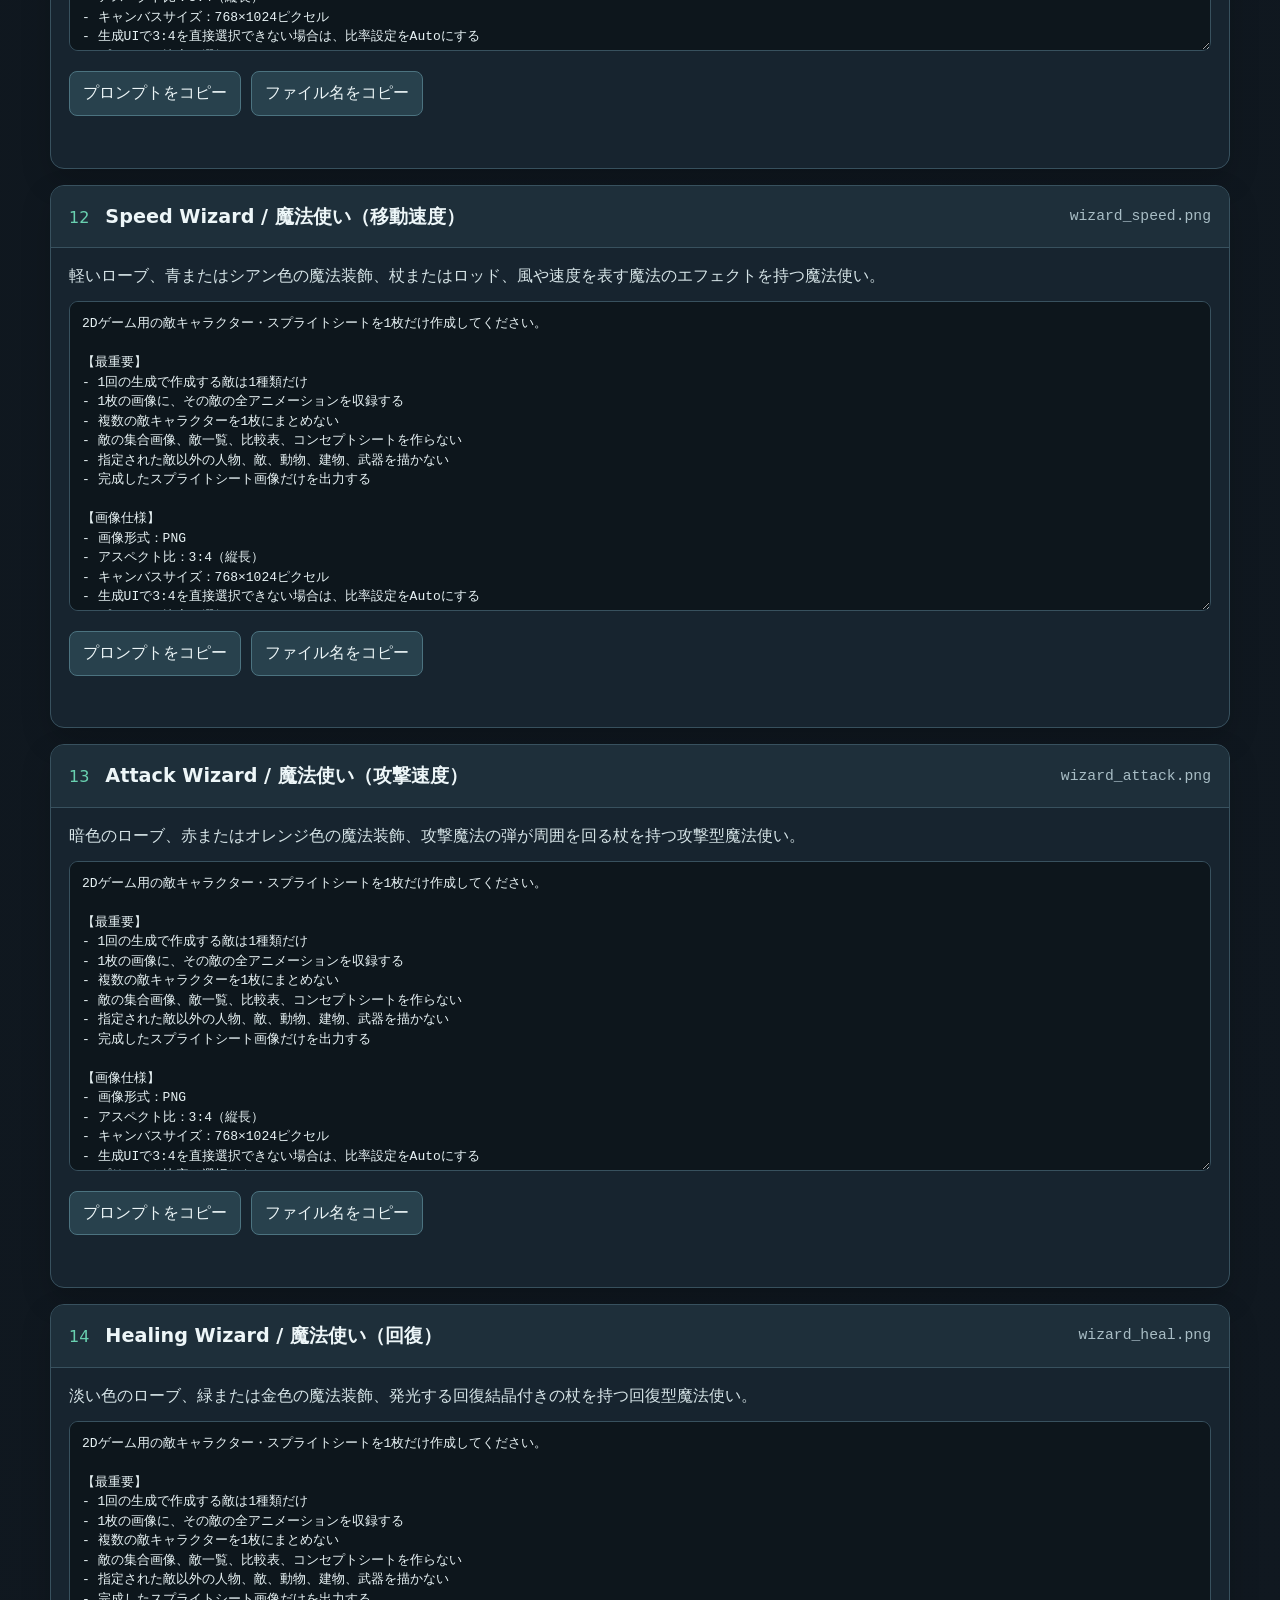
==== commit 6e9e95dc: "Quick commit" ====
--- a/enemy-sprite-prompts.html
+++ b/enemy-sprite-prompts.html
@@ -116,7 +116,7 @@
       <p class="muted">各敵は1枚のPNGに、idle / walk・hit・death・上下左右4方向を収録します。</p>
       <p class="muted">各カードのプロンプトは共通プロンプト、敵ごとの指定、ネガティブプロンプトを結合済みです。</p>
       <div class="notice">
-        出力仕様：<code>2048×6144px</code>、アスペクト比<code>1:3</code>、透明PNG、<code>4列×12行</code>、1セル<code>512×512px</code>、合計48セル。各セルの固定ピボットは<code>(256,472)</code>。生成UIの比率設定は<code>Auto</code>を選択し、<code>5:2 Banner</code>は選択しないでください。
+        出力仕様：<code>2304×4096px</code>、アスペクト比<code>9:16</code>、透明PNG、<code>9列×16行</code>、1セル<code>256×256px</code>、合計144セル。各セルの固定ピボットは<code>(128,236)</code>。生成UIの比率設定は<code>Auto</code>を選択し、プリセット比率は選択しないでください。
       </div>
       <div class="notice">
         建造物・ドローンは敵とは別仕様です。建造物は<code>1280×1280px / 12列×12行</code>、ドローンは<code>1280×1280px / 6列×6行</code>で生成してください。マシンガン、ミサイル、ライン罠は右向き1方向だけを作り、ゲーム内で<code>script.js</code>が4方向へ回転します。
@@ -142,7 +142,7 @@
   </main>
 
   <script>
-    const commonPrompt = `2Dゲーム用の敵キャラクター・スプライトシートを1枚だけ作成してください。
+const commonPrompt = `2Dゲーム用の敵キャラクター・スプライトシートを1枚だけ作成してください。
 
 【最重要】
 - 1回の生成で作成する敵は1種類だけ
@@ -154,65 +154,53 @@
 
 【画像仕様】
 - 画像形式：PNG
-- アスペクト比：1:3（縦長）
-- キャンバスサイズ：2048×6144ピクセル
-- 生成UIで1:3を直接選択できない場合は、比率設定をAutoにする
-- 5:2 Banner、2:3 Poster、1:1 Squareなどのプリセット比率に変更しない
-- 比率設定よりも、2048×6144ピクセルと4列×12行の指定を優先する
+- アスペクト比：3:4（縦長）
+- キャンバスサイズ：768×1024ピクセル
+- 生成UIで3:4を直接選択できない場合は、比率設定をAutoにする
+- プリセット比率は選択しない
+- 比率設定よりも、768×1024ピクセルと3列×4行の指定を優先する
 - 完全な透明背景
 - 完全なアルファチャンネル
 - 背景色なし
 - 背景のチェック柄を描かない
-- 4列×12行の正確なグリッド
-- 全48セルを同じサイズにする
-- 1セルのサイズは512×512ピクセル
+- 3列×4行の正確なグリッド
+- 全12セルを同じサイズにする
+- 1セルのサイズは正方形（256×256ピクセル）
 - 各セルには対象の敵を1体だけ配置する
 - グリッド線や区切り線は描かない
 - 画像内に文字、数字、ラベル、説明文を入れない
 
 【行の構成】
-1行目：idle / walk、下向き、4フレーム
-2行目：idle / walk、左向き、4フレーム
-3行目：idle / walk、右向き、4フレーム
-4行目：idle / walk、上向き、4フレーム
-5行目：hit、下向き、4フレーム
-6行目：hit、左向き、4フレーム
-7行目：hit、右向き、4フレーム
-8行目：hit、上向き、4フレーム
-9行目：death、下向き、4フレーム
-10行目：death、左向き、4フレーム
-11行目：death、右向き、4フレーム
-12行目：death、上向き、4フレーム
-
-【idle / walk】
-- 4方向それぞれ4フレーム
-- 自然で滑らかな歩行アニメーション
-- 足、腕、武器、衣服を少しずつ動かす
-- 4フレームで自然につながる
-- 待機ポーズを繰り返すだけにしない
-
-【hit】
-- 4方向それぞれ4フレーム
-- 被弾前の姿勢、被弾直後ののけぞり、強いダメージ反応、元の姿勢へ戻る流れ
-- 攻撃モーションや死亡ポーズを混ぜない
+1行目：move（移動）、上向き、3フレーム
+2行目：move（移動）、下向き、3フレーム
+3行目：move（移動）、右向き、3フレーム
+4行目：death（死亡）、方向共通、3フレーム
+
+【move】
+- 各方向それぞれ3フレーム
+- 動きがカクつかない、自然で滑らかな歩行/移動アニメーション
+- 腕や足を交互に動かし、前進する動作を表現する
+- 3フレームで自然につながるループアニメーションにする
+- 完全に静止したポーズを繰り返すだけにしない
 
 【death】
-- 4方向それぞれ4フレーム
-- 立っている状態、崩れ始める状態、倒れる状態、完全に倒れた状態または消滅直前の状態
+- 方向共通で3フレーム
+- 立っている状態、崩れ始める状態、完全に倒れた状態を3フレームで滑らかに表現する
 - 立ち姿だけを繰り返さない
 
 【キャラクターの統一】
-全48フレームで、同じ敵キャラクター、顔、体格、衣装、武器、防具、配色、シルエット、視点、画角、縮尺、中心位置、足元の位置、セル内の余白を完全に維持する。
-敵の全身を各セル内に収め、頭、腕、足、武器、盾、帽子、マント、馬などをセルの外へはみ出させない。
+全12フレームで、同じ敵キャラクター、顔、体格、衣装、武器、防具、配色、シルエット、視点、画角、縮尺、中心位置、足元の位置、セル内の余白を完全に維持する。
+敵の全身を各セル（256×256px）の内側に十分な余白（パディング）を持って収めること。頭、腕、足、武器、盾、帽子、マント、馬、エフェクトなどが絶対にセルの境界線を越えないようにする。
+隣接する上下左右のセル（他のフレーム）へ画像が映り込んだり、一部がはみ出したりすることは厳禁。
 
 【フレーム間の位置固定・最重要】
-- これはゲームでそのまま4列アニメーション再生する画像なので、フレームごとにキャラクター全体を再配置しない
-- 各512×512セルのゲーム内固定ピボットを、セル座標の x=256、y=472 に置く
+- これはゲームでそのまま3列アニメーション再生する画像なので、フレームごとにキャラクター全体を再配置しない
+- 全てのセルの中心位置（特に胴体のルート位置や接地点）がズレて動きがカクつかないように厳密に位置を固定する
+- 各256×256セルのゲーム内固定ピボットを、セル座標の中心下寄り（例: x=128、y=236）に置く
 - 人型の敵は、両足の接地点または足元の中心を固定ピボットに合わせる
 - 馬や大型の敵は、胴体のルート位置と地面への接地点を固定ピボットに合わせる
-- 48セルすべてで、固定ピボットのx座標と接地線のy座標を完全に同じにする
-- idle / walkでは、足元の接地線と胴体のルート位置を動かさず、腕・脚・武器・衣服だけを動かす
-- hitでは、固定ピボットを維持したまま上半身をのけぞらせる。敵全体を横や上下へ移動させない
+- 12セルすべてで、固定ピボットのx座標と接地線のy座標を完全に同じにする
+- moveでは、足元の接地線と胴体のルート位置を極端に動かさず、歩行モーションを行う
 - deathでは、固定ピボットと接地線を維持したまま、その場で崩れたり倒れたりする。倒れた後もセル中央へ再配置しない
 - 見た目の外接矩形を各フレームで中央揃えしない。キャラクターの外接矩形が変化しても、固定ピボットを優先する
 - 各セルに同じ下余白・左右余白を確保し、フレームごとの自動トリミングや自動リサイズを行わない
@@ -221,9 +209,9 @@
 【方向】
 - 1行につき1方向だけを描く
 - 行の途中で向きを変えない
-- 下向き、左向き、右向き、上向きを明確に描き分ける
+- 上向き、下向き、右向きを明確に描き分ける
+- 4行目は死亡状態なので方向は共通でよい
 - 左右の装備位置が異なる場合、単純な左右反転にしない
-- 4方向すべてで同じキャラクターデザインを維持する
 
 【見た目】
 - 見やすい2Dゲーム用ピクセルアート
@@ -236,14 +224,14 @@
 
 【出力条件】
 - 1枚のPNG画像だけを出力する
-- 2048×6144ピクセル
-- 4列×12行、合計48セル
-- 1セル512×512ピクセル
+- 768×1024ピクセル
+- 3列×4行、合計12セル
+- 1セル256×256ピクセルの正方形
 - 完全な透明背景
 - チェック柄を背景として描かない`;
 
     const negativePrompt = `【Negative prompt】
-フレームごとの自動トリミング、フレームごとのバウンディングボックス中央寄せ、フレームごとの自動リサイズ、キャラクター全体の左右移動、キャラクター全体の上下移動、足元の基準線のずれ、接地点のずれ、固定ピボットのずれ、胴体のルート位置のずれ、セル内余白の変化、浮遊、沈み込み、歩行中の瞬間移動、武器や盾に引っ張られた全身移動、複数の敵、複数キャラクター、敵の集合画像、敵一覧、キャラクター比較表、コンセプトシート、ターンアラウンドシート、全種類の敵を1枚にまとめる、別種類の敵の混在、指定外の人物、指定外の敵、動物、建物、背景オブジェクト、背景、白背景、黒背景、色付き背景、透明風チェック柄、チェッカーボード模様、不透明背景、背景イラスト、風景、床、地面、グリッド線、区切り線、枠線、セル境界線、文字、数字、価格、ロゴ、透かし、説明文、ラベル、UI、ボタン、タイトル、ファイル名、低品質、ぼやけた画像、粗い輪郭、歪んだ形状、フレームごとのデザイン変更、顔の変化、体格の変化、装備の変化、色の変化、視点の変化、縮尺の変化、中心位置のずれ、セルからのはみ出し、対象の重なり、対象の切断、欠けた手足、欠けた武器、異なるセルサイズ、不均一な余白、4列×12行グリッドの崩れ、48セル未満、48セル超過、フレーム数不足、フレームの重複、行ごとの向きの混在、上下左右の向きの間違い、idleとhitの混在、hitとdeathの混在、立ち姿だけの繰り返し、死亡ポーズだけの繰り返し、過剰な煙、過剰な炎、過剰な爆発、アンチエイリアス、ぼやけたエッジ、アルファチャンネルの欠落、JPG、JPEG`;
+隣接セルへの映り込み、他のフレームからの画像混入、境界線外へのはみ出し、セルの枠に触れる、余白不足、フレームごとの自動トリミング、フレームごとのバウンディングボックス中央寄せ、フレームごとの自動リサイズ、キャラクター全体の左右移動、キャラクター全体の上下移動、足元の基準線のずれ、接地点のずれ、固定ピボットのずれ、胴体のルート位置のずれ、セル内余白の変化、浮遊、沈み込み、歩行中の瞬間移動、武器や盾に引っ張られた全身移動、複数の敵、複数キャラクター、敵の集合画像、敵一覧、キャラクター比較表、コンセプトシート、ターンアラウンドシート、全種類の敵を1枚にまとめる、別種類の敵の混在、指定外の人物、指定外の敵、動物、建物、背景オブジェクト、背景、白背景、黒背景、色付き背景、透明風チェック柄、チェッカーボード模様、不透明背景、背景イラスト、風景、床、地面、グリッド線、区切り線、枠線、セル境界線、文字、数字、価格、ロゴ、透かし、説明文、ラベル、UI、ボタン、タイトル、ファイル名、低品質、ぼやけた画像、粗い輪郭、歪んだ形状、フレームごとのデザイン変更、顔の変化、体格の変化、装備の変化、色の変化、視点の変化、縮尺の変化、中心位置のずれ、セルからのはみ出し、対象の重なり、対象の切断、欠けた手足、欠けた武器、異なるセルサイズ、不均一な余白、3列×4行グリッドの崩れ、12セル未満、12セル超過、フレーム数不足、フレームの重複、行ごとの向きの混在、上下左右の向きの間違い、moveとdeathの混在、立ち姿だけの繰り返し、死亡ポーズだけの繰り返し、過剰な煙、過剰な炎、過剰な爆発、アンチエイリアス、ぼやけたエッジ、アルファチャンネルの欠落、JPG、JPEG`;
 
     const enemies = [
       { name: 'Peasant / 農民', file: 'peasant.png', description: '粗末な茶色の作業着、布の帽子、簡素なブーツ、小さな鎌または鍬を持つ弱そうな農民。防具はなく、基本的な低脅威の敵。' },
@@ -357,7 +345,7 @@
     ];
 
     function buildPrompt(enemy) {
-      return `${commonPrompt}\n\n【対象の敵】\n${enemy.name}\n\n【対象の外見】\n${enemy.description}\n\n【この生成で守る追加条件】\nこのスプライトシートには「${enemy.name}」だけを描いてください。\nこの1枚の画像に、idle / walk、hit、deathの全アニメーションを収録してください。\n他の敵キャラクターは絶対に描かないでください。\n出力ファイル名は「${enemy.file}」です。\n\n${negativePrompt}`;
+      return `${commonPrompt}\n\n【対象の敵】\n${enemy.name}\n\n【対象の外見】\n${enemy.description}\n\n【この生成で守る追加条件】\nこのスプライトシートには「${enemy.name}」だけを描いてください。\nこの1枚の画像に、idle、hit、attack、deathの全アニメーションを収録してください。\n他の敵キャラクターは絶対に描かないでください。\n出力ファイル名は「${enemy.file}」です。\n\n${negativePrompt}`;
     }
 
     function buildBuildingPrompt(asset) {
